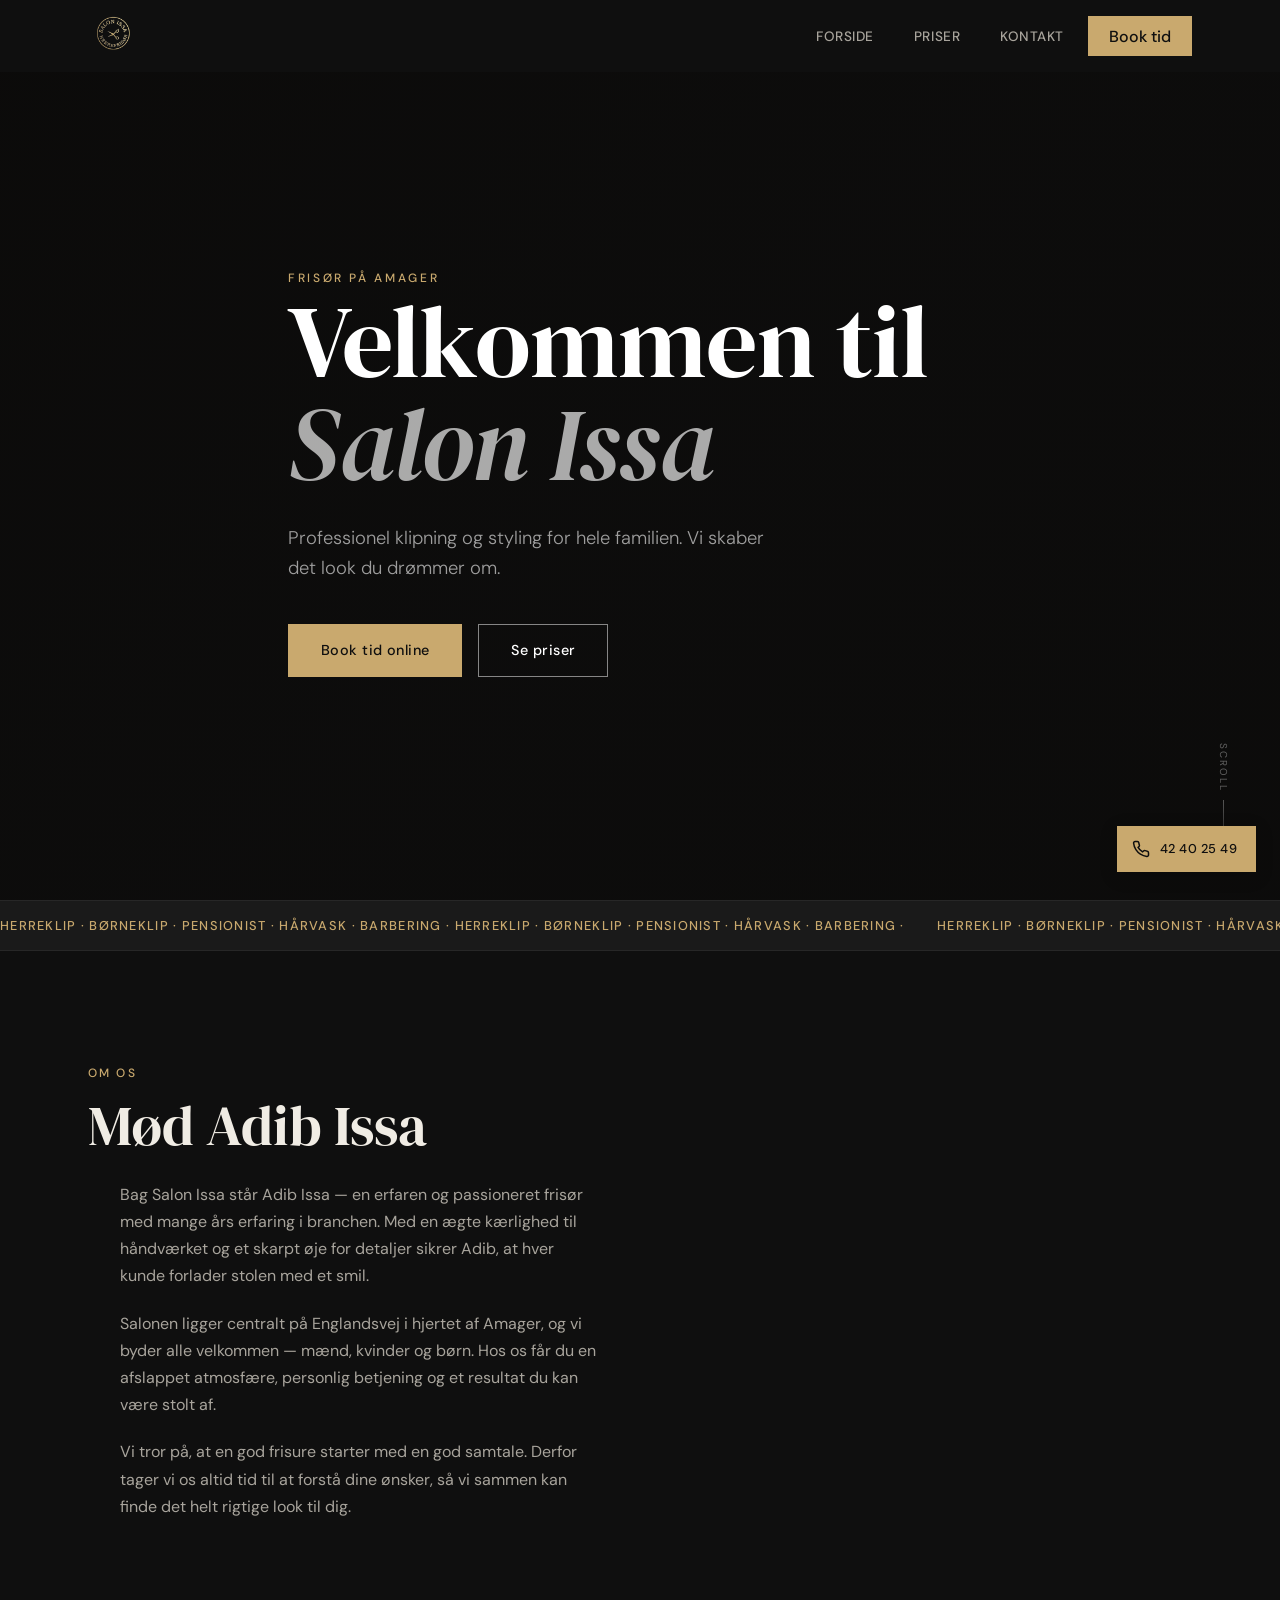
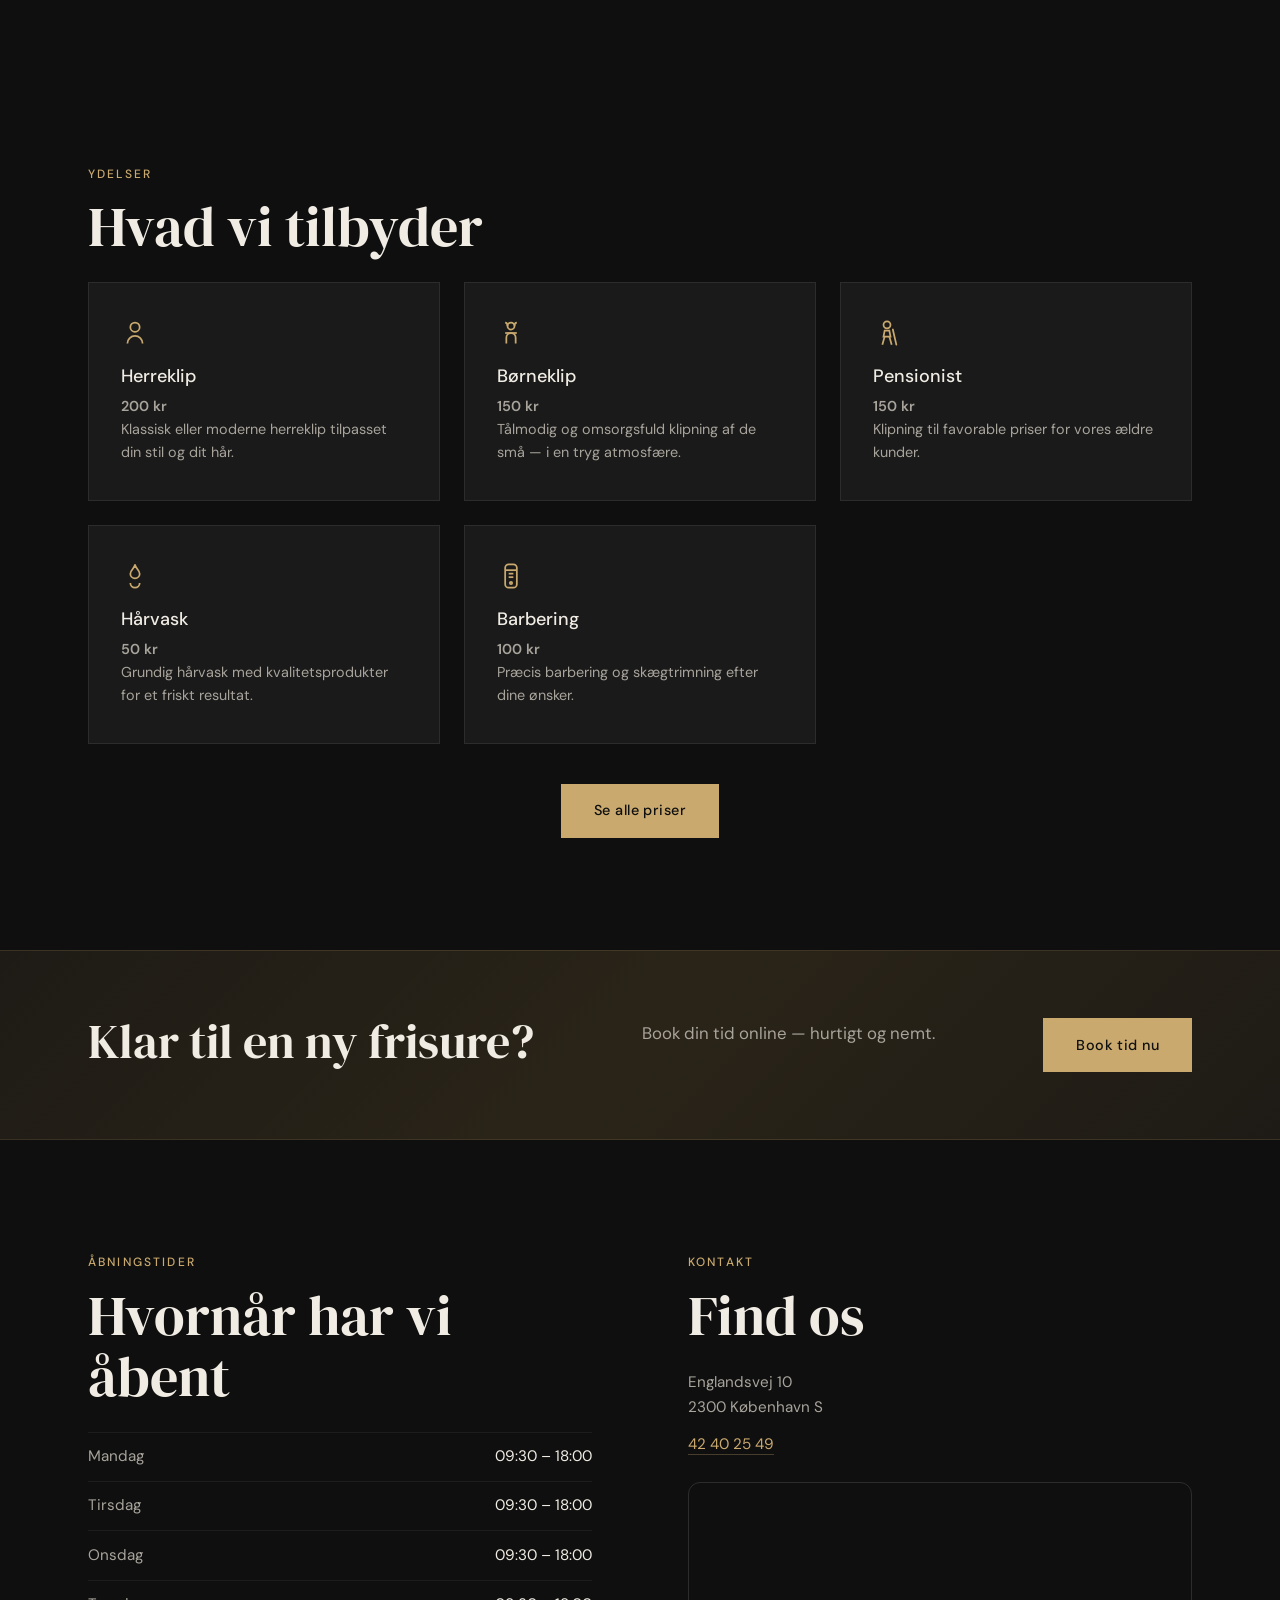
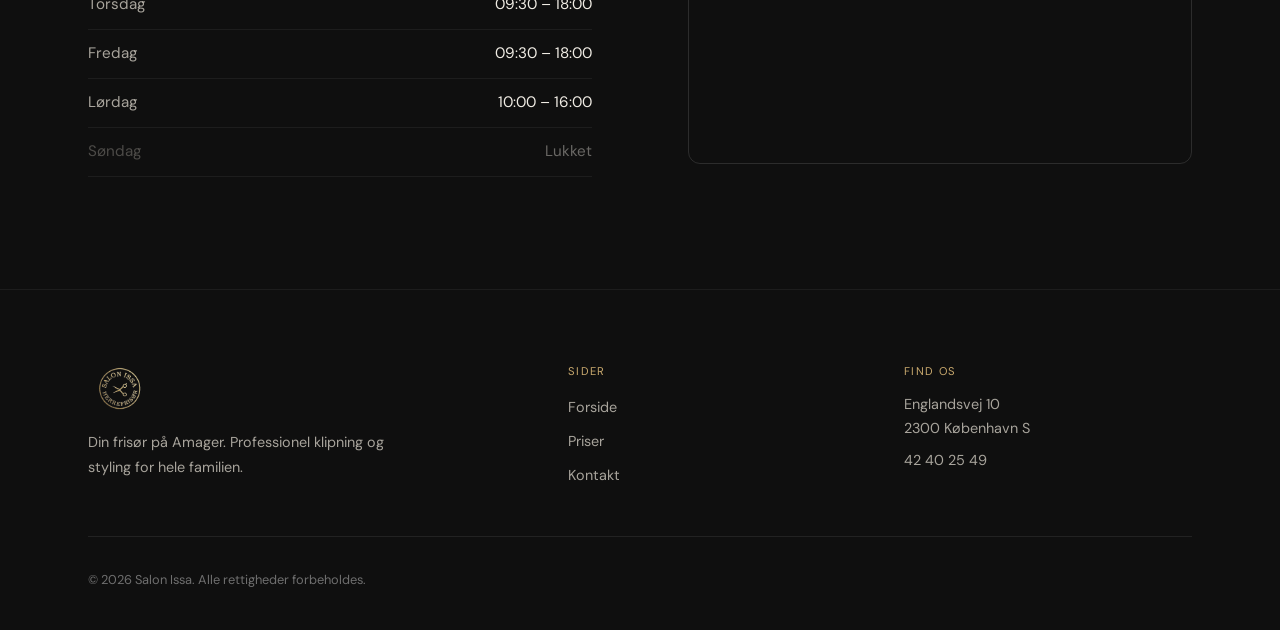
==== index.html @ caa42355 "Tilføj HSTS header, ret canonical URLs til www.salonissa.dk, opdater sitemap" ====
<!DOCTYPE html>
<html lang="da">
<head>
  <meta charset="UTF-8">
  <meta name="viewport" content="width=device-width, initial-scale=1.0">
  <title>Salon Issa — Din frisør på Amager</title>
  <meta name="description" content="Salon Issa er din frisør på Amager. Professionel klipning og styling for hele familien. Besøg os på Englandsvej 10, 2300 København S.">
  <meta name="robots" content="index, follow">
  <link rel="canonical" href="https://www.salonissa.dk/">

  <!-- Open Graph -->
  <meta property="og:title" content="Salon Issa — Din frisør på Amager">
  <meta property="og:description" content="Professionel klipning og styling for hele familien. Besøg os på Englandsvej 10, 2300 København S.">
  <meta property="og:type" content="website">
  <meta property="og:url" content="https://www.salonissa.dk/">
  <meta property="og:locale" content="da_DK">
  <meta property="og:site_name" content="Salon Issa">

  <!-- Fonts -->
  <link rel="preconnect" href="https://fonts.googleapis.com">
  <link rel="preconnect" href="https://fonts.gstatic.com" crossorigin>
  <link href="https://fonts.googleapis.com/css2?family=DM+Sans:ital,opsz,wght@0,9..40,300;0,9..40,400;0,9..40,500;0,9..40,700;1,9..40,400&family=DM+Serif+Display&display=swap" rel="stylesheet">

  <!-- CSS -->
  <link rel="stylesheet" href="css/style.css?v=6">


  <!-- JSON-LD Structured Data -->
  <script type="application/ld+json">
  {
    "@context": "https://schema.org",
    "@type": "HairSalon",
    "name": "Salon Issa",
    "description": "Professionel klipning og styling for hele familien. Din frisør på Amager.",
    "url": "https://www.salonissa.dk/",
    "telephone": "+4542402549",
    "priceRange": "$$",
    "currenciesAccepted": "DKK",
    "address": {
      "@type": "PostalAddress",
      "streetAddress": "Englandsvej 10",
      "addressLocality": "København S",
      "postalCode": "2300",
      "addressCountry": "DK"
    },
    "geo": {
      "@type": "GeoCoordinates",
      "latitude": 55.6576516,
      "longitude": 12.6061107
    },
    "openingHoursSpecification": [
      {
        "@type": "OpeningHoursSpecification",
        "dayOfWeek": "Monday",
        "opens": "09:30",
        "closes": "18:00"
      },
      {
        "@type": "OpeningHoursSpecification",
        "dayOfWeek": "Tuesday",
        "opens": "09:30",
        "closes": "18:00"
      },
      {
        "@type": "OpeningHoursSpecification",
        "dayOfWeek": "Wednesday",
        "opens": "09:30",
        "closes": "18:00"
      },
      {
        "@type": "OpeningHoursSpecification",
        "dayOfWeek": "Thursday",
        "opens": "09:30",
        "closes": "18:00"
      },
      {
        "@type": "OpeningHoursSpecification",
        "dayOfWeek": "Friday",
        "opens": "09:30",
        "closes": "18:00"
      },
      {
        "@type": "OpeningHoursSpecification",
        "dayOfWeek": "Saturday",
        "opens": "10:00",
        "closes": "16:00"
      }
    ],
    "sameAs": [
      "https://www.salonissa.dk/"
    ],
    "founder": {
      "@type": "Person",
      "name": "Adib Issa"
    }
  }
  </script>
</head>
<body>

  <!-- ============ NAV ============ -->
  <header class="nav" id="nav">
    <div class="nav__inner container">
      <a href="index.html" class="nav__logo">
        <img src="images/logo.png" alt="Salon Issa" style="height:48px;width:auto;">
      </a>
      <ul class="nav__links">
        <li><a href="index.html">Forside</a></li>
        <li><a href="priser.html">Priser</a></li>
        <li><a href="kontakt.html">Kontakt</a></li>
        <li><a href="https://api.leadconnectorhq.com/widget/booking/WOASwSYP6bgsuw20f8Hr" target="_blank" class="nav__cta">Book tid</a></li>
      </ul>
      <button class="nav__burger" aria-label="Menu" aria-expanded="false">
        <span></span><span></span><span></span>
      </button>
    </div>
  </header>

  <nav class="nav__mobile">
    <a href="index.html">Forside</a>
    <a href="priser.html">Priser</a>
    <a href="kontakt.html">Kontakt</a>
    <a href="https://api.leadconnectorhq.com/widget/booking/WOASwSYP6bgsuw20f8Hr" target="_blank" class="nav__cta">Book tid</a>
  </nav>

  <!-- ============ HERO ============ -->
  <section class="hero">
    <div class="hero__bg">
      <video autoplay muted loop playsinline>
        <source src="hero.mp4" type="video/mp4">
      </video>
    </div>
    <div class="hero__overlay"></div>
    <div class="hero__content container">
      <span class="hero__eyebrow">FRISØR PÅ AMAGER</span>
      <h1 class="hero__headline">Velkommen til<br><em>Salon Issa</em></h1>
      <p class="hero__sub">Professionel klipning og styling for hele familien. Vi skaber det look du drømmer om.</p>
      <div class="hero__actions">
        <a href="https://api.leadconnectorhq.com/widget/booking/WOASwSYP6bgsuw20f8Hr" target="_blank" class="btn btn--primary">Book tid online</a>
        <a href="priser.html" class="btn btn--ghost">Se priser</a>
      </div>
    </div>
    <div class="hero__scroll-hint" aria-hidden="true">
      <span>Scroll</span>
      <div class="hero__scroll-line"></div>
    </div>
  </section>

  <!-- ============ MARQUEE ============ -->
  <div class="marquee" aria-hidden="true">
    <div class="marquee__track">
      <span>Herreklip &middot; Børneklip &middot; Pensionist &middot; Hårvask &middot; Barbering &middot; Herreklip &middot; Børneklip &middot; Pensionist &middot; Hårvask &middot; Barbering &middot;&nbsp;</span>
      <span>Herreklip &middot; Børneklip &middot; Pensionist &middot; Hårvask &middot; Barbering &middot; Herreklip &middot; Børneklip &middot; Pensionist &middot; Hårvask &middot; Barbering &middot;&nbsp;</span>
    </div>
  </div>

  <!-- ============ OM OS ============ -->
  <section class="about reveal" id="om">
    <div class="about__inner container">
      <span class="section__eyebrow">OM OS</span>
      <h2 class="section__title">Mød Adib Issa</h2>
      <div class="about__text">
        <p>Bag Salon Issa står Adib Issa — en erfaren og passioneret frisør med mange års erfaring i branchen. Med en ægte kærlighed til håndværket og et skarpt øje for detaljer sikrer Adib, at hver kunde forlader stolen med et smil.</p>
        <p>Salonen ligger centralt på Englandsvej i hjertet af Amager, og vi byder alle velkommen — mænd, kvinder og børn. Hos os får du en afslappet atmosfære, personlig betjening og et resultat du kan være stolt af.</p>
        <p>Vi tror på, at en god frisure starter med en god samtale. Derfor tager vi os altid tid til at forstå dine ønsker, så vi sammen kan finde det helt rigtige look til dig.</p>
      </div>
    </div>
  </section>

  <!-- ============ YDELSER ============ -->
  <section class="services reveal" id="ydelser">
    <div class="services__inner container">
      <span class="section__eyebrow">YDELSER</span>
      <h2 class="section__title">Hvad vi tilbyder</h2>
      <div class="services__grid">
        <a href="priser.html" class="service-card" style="text-decoration:none;color:inherit;display:block;">
          <div class="service-card__icon">
            <svg width="28" height="28" viewBox="0 0 24 24" fill="none" stroke="currentColor" stroke-width="1.5"><circle cx="12" cy="7" r="4"/><path d="M5.5 21a6.5 6.5 0 0113 0"/></svg>
          </div>
          <h3 class="service-card__title">Herreklip</h3>
          <p class="service-card__price">200 kr</p>
          <p class="service-card__desc">Klassisk eller moderne herreklip tilpasset din stil og dit hår.</p>
        </a>
        <a href="priser.html" class="service-card" style="text-decoration:none;color:inherit;display:block;">
          <div class="service-card__icon">
            <svg width="28" height="28" viewBox="0 0 24 24" fill="none" stroke="currentColor" stroke-width="1.5"><circle cx="12" cy="6" r="3"/><path d="M9 6c0-1.5-.5-3-2-3M15 6c0-1.5.5-3 2-3"/><path d="M8 21v-5a4 4 0 018 0v5"/><path d="M7 12h10"/></svg>
          </div>
          <h3 class="service-card__title">Børneklip</h3>
          <p class="service-card__price">150 kr</p>
          <p class="service-card__desc">Tålmodig og omsorgsfuld klipning af de små — i en tryg atmosfære.</p>
        </a>
        <a href="priser.html" class="service-card" style="text-decoration:none;color:inherit;display:block;">
          <div class="service-card__icon">
            <svg width="28" height="28" viewBox="0 0 24 24" fill="none" stroke="currentColor" stroke-width="1.5"><circle cx="12" cy="5" r="3"/><path d="M10 10h4l1 5h-6l1-5z"/><path d="M10 15l-2 7"/><path d="M14 15l2 7"/><path d="M17 9l3 13" stroke-linecap="round"/></svg>
          </div>
          <h3 class="service-card__title">Pensionist</h3>
          <p class="service-card__price">150 kr</p>
          <p class="service-card__desc">Klipning til favorable priser for vores ældre kunder.</p>
        </a>
        <a href="priser.html" class="service-card" style="text-decoration:none;color:inherit;display:block;">
          <div class="service-card__icon">
            <svg width="28" height="28" viewBox="0 0 24 24" fill="none" stroke="currentColor" stroke-width="1.5"><path d="M12 2c0 3-4 5-4 8a4 4 0 008 0c0-3-4-5-4-8z"/><path d="M8 18c0 2.2 1.8 4 4 4s4-1.8 4-4"/></svg>
          </div>
          <h3 class="service-card__title">Hårvask</h3>
          <p class="service-card__price">50 kr</p>
          <p class="service-card__desc">Grundig hårvask med kvalitetsprodukter for et friskt resultat.</p>
        </a>
        <a href="priser.html" class="service-card" style="text-decoration:none;color:inherit;display:block;">
          <div class="service-card__icon">
            <svg width="28" height="28" viewBox="0 0 24 24" fill="none" stroke="currentColor" stroke-width="1.5"><rect x="7" y="2" width="10" height="20" rx="3"/><line x1="7" y1="7" x2="17" y2="7"/><line x1="10" y1="10" x2="14" y2="10"/><line x1="10" y1="13" x2="14" y2="13"/><circle cx="12" cy="18" r="1"/></svg>
          </div>
          <h3 class="service-card__title">Barbering</h3>
          <p class="service-card__price">100 kr</p>
          <p class="service-card__desc">Præcis barbering og skægtrimning efter dine ønsker.</p>
        </a>
      </div>
      <div style="text-align:center;margin-top:2.5rem;">
        <a href="priser.html" class="btn btn--primary">Se alle priser</a>
      </div>
    </div>
  </section>

  <!-- ============ CTA BANNER ============ -->
  <section class="cta-banner reveal">
    <div class="cta-banner__inner container">
      <h2 class="cta-banner__title">Klar til en ny frisure?</h2>
      <p class="cta-banner__sub">Book din tid online — hurtigt og nemt.</p>
      <a href="https://api.leadconnectorhq.com/widget/booking/WOASwSYP6bgsuw20f8Hr" target="_blank" class="btn btn--primary">Book tid nu</a>
    </div>
  </section>

  <!-- ============ ÅBNINGSTIDER + KONTAKT ============ -->
  <section class="hours reveal" id="aabent">
    <div class="hours__inner container">
      <div class="hours__block">
        <span class="section__eyebrow">ÅBNINGSTIDER</span>
        <h2 class="section__title">Hvornår har vi åbent</h2>
        <table class="hours__table">
          <tbody>
            <tr><td>Mandag</td><td>09:30 – 18:00</td></tr>
            <tr><td>Tirsdag</td><td>09:30 – 18:00</td></tr>
            <tr><td>Onsdag</td><td>09:30 – 18:00</td></tr>
            <tr><td>Torsdag</td><td>09:30 – 18:00</td></tr>
            <tr><td>Fredag</td><td>09:30 – 18:00</td></tr>
            <tr><td>Lørdag</td><td>10:00 – 16:00</td></tr>
            <tr class="hours__closed"><td>Søndag</td><td>Lukket</td></tr>
          </tbody>
        </table>
      </div>
      <div class="hours__contact">
        <span class="section__eyebrow">KONTAKT</span>
        <h2 class="section__title">Find os</h2>
        <address class="hours__address">
          <p>Englandsvej 10<br>2300 København S</p>
          <p><a href="tel:+4542402549">42 40 25 49</a></p>
        </address>
        <div class="map-embed" style="margin-top:1.5rem">
          <iframe src="https://www.google.com/maps/embed?pb=!1m18!1m12!1m3!1d2250!2d12.6061107!3d55.6576516!2m3!1f0!2f0!3f0!3m2!1i1024!2i768!4f13.1!3m3!1m2!1s0x46525392dee132cd%3A0x246942d51bc2fa74!2sSalon%20Issa!5e0!3m2!1sda!2sdk!4v1" width="100%" height="280" style="border:0" allowfullscreen loading="lazy" referrerpolicy="no-referrer-when-downgrade"></iframe>
        </div>
      </div>
    </div>
  </section>

  <!-- ============ FOOTER ============ -->
  <footer class="footer">
    <div class="footer__inner container">
      <div class="footer__brand">
        <img src="images/logo.png" alt="Salon Issa" style="height:60px;width:auto;margin-bottom:0.5rem;">
        <p>Din frisør på Amager. Professionel klipning og styling for hele familien.</p>
      </div>
      <div class="footer__links">
        <a href="index.html">Forside</a>
        <a href="priser.html">Priser</a>
        <a href="kontakt.html">Kontakt</a>
      </div>
      <div class="footer__payment">
        <span class="footer__payment-label">Find os</span>
        <p style="font-size:0.9rem;color:var(--c-ink-soft);line-height:1.6">Englandsvej 10<br>2300 København S</p>
        <p style="font-size:0.9rem"><a href="tel:+4542402549" style="color:var(--c-ink-soft);transition:color .25s" onmouseover="this.style.color='var(--c-ink)'" onmouseout="this.style.color='var(--c-ink-soft)'">42 40 25 49</a></p>
      </div>
      <p class="footer__copy">&copy; 2026 Salon Issa. Alle rettigheder forbeholdes.</p>
    </div>
  </footer>

  <!-- ============ FABs ============ -->
  <div class="fab-group">
    <a href="tel:+4542402549" class="fab fab--phone">
      <svg width="18" height="18" viewBox="0 0 24 24" fill="none" stroke="currentColor" stroke-width="2"><path d="M22 16.92v3a2 2 0 01-2.18 2 19.79 19.79 0 01-8.63-3.07 19.5 19.5 0 01-6-6 19.79 19.79 0 01-3.07-8.67A2 2 0 014.11 2h3a2 2 0 012 1.72c.127.96.361 1.903.7 2.81a2 2 0 01-.45 2.11L8.09 9.91a16 16 0 006 6l1.27-1.27a2 2 0 012.11-.45c.907.339 1.85.573 2.81.7A2 2 0 0122 16.92z"/></svg>
      <span>42 40 25 49</span>
    </a>
  </div>

  <!-- ============ JS ============ -->
  <script src="js/main.js?v=2" defer></script>
</body>
</html>
---- css/style.css ----
/* ═══════════════════════════════════════════════════════
   Salon Issa – Scandinavian Minimalist Design System
   ═══════════════════════════════════════════════════════ */

/* ── RESET & BASE ── */
*, *::before, *::after { box-sizing: border-box; margin: 0; padding: 0; }

:root {
  /* Colours — Dark Theme */
  --c-bg:        #0f0f0f;
  --c-bg-alt:    #1a1a1a;
  --c-ink:       #f0ece4;
  --c-ink-soft:  #a8a49c;
  --c-border:    rgba(255,255,255,0.1);
  --c-accent:    #c9a96e;
  --c-warm:      #c9a96e;
  --c-warm-soft: #1e1b16;
  --c-white:     #ffffff;

  /* Typography */
  --f-sans:   'DM Sans', system-ui, sans-serif;
  --f-serif:  'DM Serif Display', Georgia, serif;

  /* Spacing */
  --space-xs:  0.5rem;
  --space-sm:  1rem;
  --space-md:  2rem;
  --space-lg:  4rem;
  --space-xl:  7rem;
  --space-2xl: 10rem;

  /* Animation */
  --ease-out:  cubic-bezier(0.16, 1, 0.3, 1);
  --ease-in:   cubic-bezier(0.7, 0, 0.84, 0);
  --dur-fast:  0.25s;
  --dur-mid:   0.5s;
  --dur-slow:  0.8s;

  /* Layout */
  --max-w: 1200px;
  --nav-h: 72px;
}

html {
  scroll-behavior: smooth;
  scroll-padding-top: var(--nav-h);
  background: #0f0f0f;
  margin: 0;
  padding: 0;
}

body {
  font-family: var(--f-sans);
  font-size: 1rem;
  line-height: 1.7;
  color: var(--c-ink);
  background: var(--c-bg);
  overflow-x: hidden;
  -webkit-font-smoothing: antialiased;
}

img, video { display: block; max-width: 100%; }
a { color: inherit; text-decoration: none; }

/* ── HELPERS ── */
.container {
  width: 100%;
  max-width: var(--max-w);
  margin-inline: auto;
  padding-inline: clamp(1.25rem, 5vw, 3rem);
}

.section {
  padding-block: var(--space-xl);
}

.section-label {
  font-size: 0.75rem;
  font-weight: 500;
  letter-spacing: 0.18em;
  text-transform: uppercase;
  color: var(--c-warm);
  margin-bottom: 0.75rem;
}

h1, h2, h3 { line-height: 1.1; }

h2 {
  font-family: var(--f-serif);
  font-size: clamp(2.2rem, 4.5vw, 3.5rem);
  font-weight: 400;
  margin-bottom: 1.5rem;
}
h2 em {
  font-style: italic;
  color: var(--c-ink-soft);
}

h3 {
  font-family: var(--f-sans);
  font-size: 1.125rem;
  font-weight: 500;
  margin-bottom: 0.5rem;
}

/* ── SCROLL REVEAL ── */
.reveal {
  opacity: 0;
  transform: translateY(32px);
  transition: opacity var(--dur-slow) var(--ease-out),
              transform var(--dur-slow) var(--ease-out);
}
.reveal.delay-1 { transition-delay: 0.1s; }
.reveal.delay-2 { transition-delay: 0.2s; }
.reveal.delay-3 { transition-delay: 0.3s; }
.reveal.delay-4 { transition-delay: 0.45s; }
.reveal.in-view {
  opacity: 1;
  transform: translateY(0);
}

/* ── BUTTONS ── */
.btn {
  display: inline-flex;
  align-items: center;
  gap: 0.5rem;
  padding: 0.85rem 2rem;
  font-family: var(--f-sans);
  font-size: 0.9rem;
  font-weight: 500;
  letter-spacing: 0.03em;
  border-radius: 0;
  border: 1.5px solid transparent;
  cursor: pointer;
  transition: background var(--dur-fast) var(--ease-out),
              color var(--dur-fast) var(--ease-out),
              border-color var(--dur-fast) var(--ease-out),
              transform var(--dur-fast) var(--ease-out);
  position: relative;
  overflow: hidden;
}
.btn::after {
  content: '';
  position: absolute;
  inset: 0;
  background: currentColor;
  opacity: 0;
  transition: opacity var(--dur-fast);
}
.btn:hover::after { opacity: 0.06; }
.btn:active { transform: scale(0.98); }

.btn--primary {
  background: var(--c-warm);
  color: #0f0f0f;
  border-color: var(--c-warm);
}
.btn--primary:hover {
  background: #d4b87a;
  border-color: #d4b87a;
}

.btn--ghost {
  background: transparent;
  color: var(--c-white);
  border-color: rgba(255,255,255,0.5);
}
.btn--ghost:hover {
  border-color: var(--c-white);
}

.btn--dark {
  background: var(--c-warm);
  color: #0f0f0f;
  border-color: var(--c-warm);
  font-size: 1rem;
  padding: 1rem 2.25rem;
}
.btn--dark:hover { background: #d4b87a; }

.btn--outline {
  background: transparent;
  color: var(--c-white);
  border-color: rgba(255,255,255,0.3);
  font-size: 1rem;
  padding: 1rem 2.25rem;
}
.btn--outline:hover {
  background: rgba(255,255,255,0.08);
  border-color: var(--c-white);
  color: var(--c-white);
}

/* ════════════════════════════════
   NAVIGATION
════════════════════════════════ */
.nav {
  position: fixed;
  top: 0; left: 0; right: 0;
  width: 100%;
  z-index: 100;
  height: var(--nav-h);
  background: var(--c-bg);
  transition: background var(--dur-mid) var(--ease-out),
              box-shadow var(--dur-mid) var(--ease-out);
}
.nav.scrolled {
  background: rgba(15, 15, 15, 0.96);
  backdrop-filter: blur(12px);
  -webkit-backdrop-filter: blur(12px);
  box-shadow: 0 1px 0 rgba(255,255,255,0.06);
}
.nav__inner {
  display: flex;
  align-items: center;
  justify-content: space-between;
  height: 100%;
}

/* Logo */
.nav__logo {
  display: flex;
  align-items: center;
  gap: 0.75rem;
  text-decoration: none;
}
.nav__logo-img {
  height: 36px;
  width: auto;
  object-fit: contain;
  filter: brightness(0) invert(1);
  transition: filter var(--dur-fast);
}
.nav.scrolled .nav__logo-img { filter: none; }


.nav__links {
  display: flex;
  align-items: center;
  gap: 0.5rem;
  list-style: none !important;
  padding: 0 !important;
  margin: 0 !important;
}
.nav__links li {
  list-style: none !important;
  list-style-type: none !important;
  margin: 0;
  padding: 0;
}
.nav__links li::marker,
.nav__links li::before {
  content: none !important;
  display: none !important;
}
.nav__links a:not(.nav__cta) {
  font-size: 0.85rem;
  font-weight: 500;
  color: var(--c-ink-soft);
  letter-spacing: 0.04em;
  text-transform: uppercase;
  padding: 0.45rem 1rem;
  border-radius: 2rem;
  transition: color var(--dur-fast), background var(--dur-fast);
}
.nav__links a:not(.nav__cta):hover {
  color: var(--c-warm);
  background: rgba(201,169,110,0.1);
}
.nav.scrolled .nav__links a:not(.nav__cta) { color: var(--c-ink-soft); }
.nav.scrolled .nav__links a:not(.nav__cta):hover { color: var(--c-warm); background: rgba(201,169,110,0.1); }

.nav__cta {
  background: var(--c-warm) !important;
  color: #0f0f0f !important;
  padding: 0.55rem 1.25rem;
  font-weight: 500 !important;
  border: 1.5px solid var(--c-warm) !important;
  transition: background var(--dur-fast), border-color var(--dur-fast) !important;
}
.nav.scrolled .nav__cta {
  background: var(--c-warm) !important;
  color: #0f0f0f !important;
  border-color: var(--c-warm) !important;
}
.nav__cta:hover { opacity: 0.85; }

.nav__burger {
  display: none;
  flex-direction: column;
  justify-content: center;
  gap: 5px;
  width: 36px; height: 36px;
  background: none;
  border: none;
  cursor: pointer;
  padding: 4px;
}
.nav__burger span {
  display: block;
  width: 100%; height: 1.5px;
  background: var(--c-white);
  transition: background var(--dur-fast), transform var(--dur-fast), opacity var(--dur-fast);
}
.nav.scrolled .nav__burger span { background: var(--c-white); }
.nav__burger.open span:nth-child(1) { transform: translateY(6.5px) rotate(45deg); }
.nav__burger.open span:nth-child(2) { opacity: 0; }
.nav__burger.open span:nth-child(3) { transform: translateY(-6.5px) rotate(-45deg); }

/* Mobile menu */
.nav__mobile {
  display: none;
  position: fixed;
  inset: var(--nav-h) 0 0 0;
  background: #0f0f0f;
  padding: 2rem;
  flex-direction: column;
  gap: 1.5rem;
  z-index: 99;
}
.nav__mobile.open { display: flex; }
.nav__mobile a {
  font-size: 1.25rem;
  font-family: var(--f-serif);
  color: rgba(255,255,255,0.85);
}
.nav__mobile a:hover { color: var(--c-warm); }

/* ════════════════════════════════
   HERO
════════════════════════════════ */
.hero {
  position: relative;
  min-height: 100svh;
  display: flex;
  align-items: center;
  overflow: hidden;
}

.hero__bg {
  position: absolute;
  inset: 0;
  overflow: hidden;
  background: var(--c-bg, #0a0908);
}
.hero__photo,
.hero__bg video {
  width: 100%;
  height: 100%;
  object-fit: cover;
  object-position: center;
}
.hero__overlay {
  position: absolute;
  inset: 0;
  background: linear-gradient(
    135deg,
    rgba(10,9,8,0.72) 0%,
    rgba(10,9,8,0.45) 50%,
    rgba(10,9,8,0.6) 100%
  );
}

.hero__content {
  position: relative;
  z-index: 2;
  padding-block: calc(var(--nav-h) + 2rem) 4rem;
  max-width: 800px;
}

.hero__eyebrow {
  font-size: 0.75rem;
  font-weight: 500;
  letter-spacing: 0.22em;
  text-transform: uppercase;
  color: var(--c-warm);
  margin-bottom: 1.5rem;
}

.hero__headline {
  font-family: var(--f-serif);
  font-size: clamp(3.5rem, 8vw, 6.5rem);
  font-weight: 400;
  color: var(--c-white);
  line-height: 1.0;
  margin-bottom: 1.75rem;
  letter-spacing: -0.01em;
}
.hero__headline em {
  font-style: italic;
  color: rgba(255,255,255,0.65);
}

.hero__sub {
  font-size: clamp(1rem, 2vw, 1.15rem);
  color: rgba(255,255,255,0.6);
  margin-bottom: 2.5rem;
  max-width: 480px;
  line-height: 1.65;
  font-weight: 300;
}

.hero__actions {
  display: flex;
  gap: 1rem;
  flex-wrap: wrap;
}

.hero__scroll-hint {
  position: absolute;
  bottom: 2.5rem;
  right: clamp(1.25rem, 5vw, 3rem);
  display: flex;
  flex-direction: column;
  align-items: center;
  gap: 0.5rem;
  z-index: 2;
}
.hero__scroll-hint span {
  font-size: 0.625rem;
  letter-spacing: 0.2em;
  text-transform: uppercase;
  color: rgba(255,255,255,0.35);
  writing-mode: vertical-rl;
}
.hero__scroll-line {
  width: 1px;
  height: 60px;
  background: linear-gradient(to bottom, rgba(255,255,255,0.3), transparent);
  animation: scrollPulse 2s ease-in-out infinite;
}
@keyframes scrollPulse {
  0%, 100% { transform: scaleY(1); opacity: 0.5; }
  50%       { transform: scaleY(0.6); opacity: 1; }
}

/* ════════════════════════════════
   MARQUEE
════════════════════════════════ */
.marquee {
  background: var(--c-bg-alt);
  border-block: 1px solid rgba(255,255,255,0.06);
  padding-block: 0.85rem;
  overflow: hidden;
}
.marquee__track {
  display: flex;
  gap: 1.75rem;
  width: max-content;
  animation: marqueeScroll 32s linear infinite;
}
.marquee__track span {
  font-size: 0.8rem;
  font-weight: 500;
  letter-spacing: 0.1em;
  text-transform: uppercase;
  color: var(--c-warm);
  white-space: nowrap;
}
@keyframes marqueeScroll {
  from { transform: translateX(0); }
  to   { transform: translateX(-50%); }
}
.marquee:hover .marquee__track { animation-play-state: paused; }

/* ════════════════════════════════
   ABOUT
════════════════════════════════ */
.about__grid {
  display: grid;
  grid-template-columns: 1fr 1fr;
  gap: 5rem;
  align-items: center;
}

.about__visual { position: relative; }
.about__img-wrap {
  position: relative;
  aspect-ratio: 3/2;
  overflow: hidden;
  border: 1.5px solid rgba(255,255,255,0.08);
  background: linear-gradient(160deg, #1a1a1a 0%, #222 50%, #1a1a1a 100%);
  box-shadow: 0 18px 48px rgba(0,0,0,0.3);
}
.about__img {
  width: 100%;
  height: 100%;
  object-fit: cover;
  object-position: center;
  filter: saturate(1.02);
  transition: transform var(--dur-slow) var(--ease-out);
}
.about__img-wrap:hover .about__img { transform: scale(1.02); }
.about__img-lines {
  position: absolute;
  inset: 0;
  display: flex;
  flex-direction: column;
  justify-content: flex-end;
  padding: 2rem;
  gap: 0.6rem;
  pointer-events: none;
  background: linear-gradient(180deg, rgba(0,0,0,0) 0%, rgba(0,0,0,0.18) 60%, rgba(0,0,0,0.32) 100%);
}
.about__img-lines .line {
  height: 1px;
  background: rgba(255,255,255,0.25);
}
.about__img-lines .line:nth-child(1) { width: 70%; }
.about__img-lines .line:nth-child(2) { width: 90%; }
.about__img-lines .line:nth-child(3) { width: 50%; }

.about__tag {
  position: absolute;
  bottom: -1.25rem;
  right: -1.25rem;
  background: var(--c-warm);
  color: #0f0f0f;
  font-size: 0.75rem;
  font-weight: 500;
  letter-spacing: 0.15em;
  text-transform: uppercase;
  padding: 1rem 1.5rem;
}

.about__img-wrap::before {
  content: '';
  position: absolute;
  top: -1.25rem; left: -1.25rem;
  width: 80px; height: 80px;
  border-left: 1.5px solid var(--c-warm);
  border-top: 1.5px solid var(--c-warm);
  z-index: 1;
}

.about__text {
  padding-left: 2rem;
}
.about__text p {
  color: var(--c-ink-soft);
  margin-bottom: 1.25rem;
  max-width: 480px;
}

/* ════════════════════════════════
   TEAM
════════════════════════════════ */
.team {
  background: var(--c-bg-alt);
  border-block: 1px solid rgba(255,255,255,0.06);
}

.team__header {
  display: flex;
  align-items: flex-end;
  justify-content: space-between;
  gap: 2rem;
  flex-wrap: wrap;
  margin-bottom: 3.5rem;
}

.team__intro {
  max-width: 400px;
  color: var(--c-ink-soft);
  font-size: 1rem;
  line-height: 1.65;
}

.team__grid {
  display: grid;
  grid-template-columns: repeat(4, 1fr);
  gap: 1.5rem;
}

.team-card {
  position: relative;
  overflow: hidden;
  background: var(--c-bg);
  border: 1px solid rgba(255,255,255,0.08);
  box-shadow: 0 8px 24px rgba(0,0,0,0.2);
  transition: transform var(--dur-mid) var(--ease-out),
              box-shadow var(--dur-mid) var(--ease-out);
}
.team-card:hover {
  transform: translateY(-4px);
  box-shadow: 0 18px 40px rgba(0,0,0,0.35);
}

.team-card__photo-wrap {
  position: relative;
  aspect-ratio: 3/4;
  overflow: hidden;
  background: var(--c-bg-alt);
}
.team-card__photo {
  width: 100%;
  height: 100%;
  object-fit: cover;
  object-position: top center;
  transition: transform var(--dur-slow) var(--ease-out);
}
.team-card:hover .team-card__photo { transform: scale(1.03); }
.team-card__photo-wrap::after {
  content: '';
  position: absolute;
  inset: 0;
  background: linear-gradient(180deg, transparent 50%, rgba(0,0,0,0.22) 100%);
}

.team-card__info {
  padding: 1.25rem 1.5rem;
  background: var(--c-bg);
  border-top: 1px solid rgba(255,255,255,0.08);
}
.team-card__info h3 {
  font-size: 1rem;
  font-weight: 500;
  margin-bottom: 0.25rem;
}
.team-card__role {
  font-size: 0.75rem;
  font-weight: 500;
  letter-spacing: 0.12em;
  text-transform: uppercase;
  color: var(--c-warm);
}

/* ════════════════════════════════
   SERVICES
════════════════════════════════ */
.services {
  background: var(--c-bg);
}

.services__header {
  margin-bottom: 3.5rem;
}

.services__grid {
  display: grid;
  grid-template-columns: repeat(3, 1fr);
  gap: 1.5rem;
}

.service-card {
  background: var(--c-bg-alt);
  border: 1.5px solid rgba(255,255,255,0.08);
  padding: 2.25rem 2rem;
  transition: background var(--dur-fast) var(--ease-out),
              transform var(--dur-fast) var(--ease-out),
              border-color var(--dur-fast) var(--ease-out);
  cursor: default;
  position: relative;
  overflow: hidden;
}
.service-card::after {
  content: '';
  position: absolute;
  bottom: 0; left: 0;
  width: 100%; height: 2px;
  background: var(--c-warm);
  transform: scaleX(0);
  transform-origin: left;
  transition: transform var(--dur-mid) var(--ease-out);
}
.service-card:hover { background: #222; border-color: rgba(201,169,110,0.3); }
.service-card:hover::after { transform: scaleX(1); }

.service-card__icon {
  font-size: 1.5rem;
  margin-bottom: 1rem;
  color: var(--c-warm);
  display: block;
  line-height: 1;
}
.service-card h3 { margin-bottom: 0.5rem; }
.service-card p {
  font-size: 0.9rem;
  color: var(--c-ink-soft);
  margin-bottom: 0;
  line-height: 1.6;
}

.services__footer {
  display: flex;
  align-items: center;
  justify-content: space-between;
  margin-top: 2.5rem;
  padding-top: 2rem;
  border-top: 1px solid var(--c-border);
  flex-wrap: wrap;
  gap: 1rem;
}
.services__footer p {
  font-size: 0.875rem;
  color: var(--c-ink-soft);
}

/* ════════════════════════════════
   GALLERY CAROUSEL
════════════════════════════════ */
.gallery {
  background: var(--c-bg-alt);
  border-block: 1px solid rgba(255,255,255,0.06);
}

.gallery__header {
  display: flex;
  align-items: flex-end;
  justify-content: space-between;
  gap: 2rem;
  flex-wrap: wrap;
  margin-bottom: 2.5rem;
}

.gallery__carousel {
  position: relative;
  overflow: hidden;
}

.gallery__track {
  display: flex;
  gap: 1.5rem;
  transition: transform 0.5s var(--ease-out);
  will-change: transform;
}

.gallery__slide {
  flex: 0 0 calc((100% - 3rem) / 3);
  min-width: 0;
}

.gallery__img {
  width: 100%;
  aspect-ratio: 3/4;
  object-fit: cover;
  object-position: center center;
  display: block;
  background: var(--c-bg-alt);
}

.gallery__btn {
  position: absolute;
  top: 50%;
  transform: translateY(-50%);
  width: 48px; height: 48px;
  background: rgba(201,169,110,0.9);
  color: #0f0f0f;
  border: none;
  cursor: pointer;
  font-size: 1.1rem;
  display: flex;
  align-items: center;
  justify-content: center;
  z-index: 2;
  transition: background var(--dur-fast), transform var(--dur-fast);
}
.gallery__btn:hover { background: var(--c-warm); }
.gallery__btn:active { transform: translateY(-50%) scale(0.95); }
.gallery__btn--prev { left: 1rem; }
.gallery__btn--next { right: 1rem; }

.gallery__dots {
  display: flex;
  justify-content: center;
  gap: 0.5rem;
  margin-top: 1.5rem;
}
.gallery__dots .dot {
  width: 6px; height: 6px;
  border-radius: 50%;
  background: var(--c-border);
  border: none;
  padding: 0;
  cursor: pointer;
  transition: background var(--dur-fast), transform var(--dur-fast);
}
.gallery__dots .dot.active {
  background: var(--c-warm);
  transform: scale(1.4);
}

/* ════════════════════════════════
   GOOGLE ANMELDELSER
════════════════════════════════ */
.reviews {
  background: var(--c-bg);
}

.reviews__header {
  display: flex;
  align-items: flex-start;
  justify-content: space-between;
  gap: 3rem;
  flex-wrap: wrap;
  margin-bottom: 3.5rem;
}

.reviews__aggregate {
  text-align: right;
}

.reviews__stars {
  font-size: 1.5rem;
  letter-spacing: 0.05em;
  margin-bottom: 0.5rem;
}
.star { color: var(--c-border); }
.star.filled { color: var(--c-warm); }
.star.half {
  background: linear-gradient(90deg, var(--c-warm) 60%, var(--c-border) 60%);
  -webkit-background-clip: text;
  -webkit-text-fill-color: transparent;
  background-clip: text;
}

.reviews__score {
  font-family: var(--f-serif);
  font-size: 2.5rem;
  color: var(--c-ink);
  line-height: 1;
  margin-bottom: 0.25rem;
}
.reviews__score span {
  font-family: var(--f-sans);
  font-size: 0.875rem;
  color: var(--c-ink-soft);
}
.reviews__count {
  font-size: 0.8rem;
  color: var(--c-ink-soft);
  margin-bottom: 0.75rem;
}
.reviews__source {
  font-size: 0.75rem;
  font-weight: 500;
  letter-spacing: 0.06em;
  text-transform: uppercase;
  color: var(--c-warm);
  border-bottom: 1px solid currentColor;
}

.reviews__grid {
  display: grid;
  grid-template-columns: repeat(3, 1fr);
  gap: 1.5rem;
}

.review-card {
  background: var(--c-bg-alt);
  border: 1px solid rgba(255,255,255,0.08);
  padding: 2rem;
  display: flex;
  flex-direction: column;
  gap: 1rem;
  transition: transform var(--dur-fast) var(--ease-out),
              box-shadow var(--dur-fast) var(--ease-out);
}
.review-card:hover {
  transform: translateY(-3px);
  box-shadow: 0 12px 32px rgba(0,0,0,0.3);
}

.review-card__stars {
  color: var(--c-warm);
  font-size: 1rem;
  letter-spacing: 0.08em;
}

.review-card__text {
  font-size: 0.925rem;
  color: var(--c-ink-soft);
  line-height: 1.7;
  flex: 1;
  font-style: italic;
}

.review-card__author {
  display: flex;
  align-items: center;
  gap: 0.75rem;
  padding-top: 1rem;
  border-top: 1px solid var(--c-border);
}
.review-card__avatar {
  width: 36px; height: 36px;
  border-radius: 50%;
  background: rgba(201,169,110,0.15);
  border: 1px solid rgba(201,169,110,0.3);
  display: flex;
  align-items: center;
  justify-content: center;
  font-size: 0.8rem;
  font-weight: 600;
  color: var(--c-warm);
  flex-shrink: 0;
}
.review-card__author strong {
  display: block;
  font-size: 0.875rem;
  font-weight: 500;
  color: var(--c-ink);
}
.review-card__author span {
  font-size: 0.75rem;
  color: var(--c-ink-soft);
}

/* ════════════════════════════════
   FORDELE (PERKS)
════════════════════════════════ */
.perks {
  background: var(--c-bg-alt);
  border-block: 1px solid rgba(255,255,255,0.06);
}

.perks__header {
  margin-bottom: 3.5rem;
}

.perks__grid {
  display: grid;
  grid-template-columns: repeat(4, 1fr);
  gap: 1.5rem;
}

.perk-card {
  background: var(--c-bg);
  border: 1px solid rgba(255,255,255,0.08);
  padding: 2.25rem 2rem;
  position: relative;
  overflow: hidden;
  transition: transform var(--dur-fast) var(--ease-out),
              box-shadow var(--dur-fast) var(--ease-out);
}
.perk-card::after {
  content: '';
  position: absolute;
  top: 0; left: 0;
  width: 100%; height: 2px;
  background: var(--c-warm);
  transform: scaleX(0);
  transform-origin: left;
  transition: transform var(--dur-mid) var(--ease-out);
}
.perk-card:hover {
  transform: translateY(-3px);
  box-shadow: 0 12px 32px rgba(0,0,0,0.3);
}
.perk-card:hover::after { transform: scaleX(1); }

.perk-card__icon {
  font-size: 1.5rem;
  color: var(--c-warm);
  display: block;
  line-height: 1;
  margin-bottom: 1rem;
}
.perk-card h3 { margin-bottom: 0.5rem; }
.perk-card p {
  font-size: 0.9rem;
  color: var(--c-ink-soft);
  line-height: 1.6;
  margin-bottom: 0;
}

@media (max-width: 900px) {
  .perks__grid { grid-template-columns: repeat(2, 1fr); }
}
@media (max-width: 480px) {
  .perks__grid { grid-template-columns: 1fr; }
}

/* ════════════════════════════════
   CTA BANNER
════════════════════════════════ */
.cta-banner {
  background: linear-gradient(135deg, #1e1b16 0%, #2a2418 50%, #1e1b16 100%);
  padding-block: var(--space-lg);
  border-block: 1px solid rgba(201,169,110,0.15);
}
.cta-banner__inner {
  display: flex;
  align-items: center;
  justify-content: space-between;
  gap: 2rem;
  flex-wrap: wrap;
}
.cta-banner__text h2 {
  font-size: clamp(2rem, 4vw, 3rem);
  margin-bottom: 0.5rem;
}
.cta-banner__text p {
  color: var(--c-ink-soft);
  font-size: 1.05rem;
}
.cta-banner__actions {
  display: flex;
  gap: 1rem;
  flex-wrap: wrap;
  align-items: center;
}

/* ════════════════════════════════
   INFO (Hours + Contact)
════════════════════════════════ */
.info__grid {
  display: grid;
  grid-template-columns: 1fr 1fr;
  gap: 6rem;
  align-items: start;
}

.hours-list {
  list-style: none;
  margin-bottom: 0.75rem;
}
.hours-list li {
  display: flex;
  justify-content: space-between;
  padding-block: 0.7rem;
  border-bottom: 1px solid var(--c-border);
  font-size: 0.95rem;
}
.hours-list li:first-child { border-top: 1px solid var(--c-border); }
.hours-list .closed { color: var(--c-ink-soft); opacity: 0.5; }

.hours-note {
  font-size: 0.8rem;
  color: var(--c-ink-soft);
  font-style: italic;
}

.contact-details {
  display: flex;
  flex-direction: column;
  gap: 1.25rem;
  margin-bottom: 2rem;
}
.contact-item {
  display: flex;
  gap: 1rem;
  align-items: flex-start;
}
.contact-item__icon {
  font-size: 1.1rem;
  color: var(--c-warm);
  margin-top: 0.1rem;
  flex-shrink: 0;
}
.contact-item strong {
  display: block;
  font-size: 0.75rem;
  font-weight: 600;
  letter-spacing: 0.12em;
  text-transform: uppercase;
  margin-bottom: 0.25rem;
  color: var(--c-ink);
}
.contact-item p {
  font-size: 0.95rem;
  color: var(--c-ink-soft);
  line-height: 1.6;
}
.contact-item a { color: var(--c-warm); border-bottom: 1px solid rgba(201,169,110,0.3); }
.contact-item a:hover { border-color: var(--c-warm); }

/* Social links */
.social-links {
  display: flex;
  gap: 0.75rem;
  flex-wrap: wrap;
  margin-bottom: 2rem;
}
.social-link {
  display: inline-flex;
  align-items: center;
  gap: 0.5rem;
  font-size: 0.8rem;
  font-weight: 500;
  letter-spacing: 0.06em;
  text-transform: uppercase;
  color: var(--c-ink-soft);
  border: 1px solid rgba(255,255,255,0.12);
  padding: 0.5rem 1rem;
  transition: color var(--dur-fast), border-color var(--dur-fast), background var(--dur-fast);
}
.social-link:hover {
  color: var(--c-warm);
  border-color: var(--c-warm);
  background: rgba(201,169,110,0.08);
}

.map-embed {
  overflow: hidden;
  border: 1px solid rgba(255,255,255,0.12);
  border-radius: 0.75rem;
}
.map-embed iframe { display: block; }

/* ════════════════════════════════
   FOOTER
════════════════════════════════ */
.footer {
  background: var(--c-bg);
  color: var(--c-ink-soft);
  padding-block: 4.5rem 2.5rem;
  border-top: 1px solid rgba(255,255,255,0.06);
}
.footer__inner {
  display: grid;
  grid-template-columns: 1.5fr 1fr 1fr;
  align-items: start;
  gap: 3rem;
  row-gap: 2rem;
}
.footer__logo {
  font-family: var(--f-serif);
  font-size: 1.4rem;
  color: var(--c-ink);
  display: block;
  margin-bottom: 0.75rem;
}
.footer__brand p {
  font-size: 0.9rem;
  line-height: 1.7;
  color: var(--c-ink-soft);
  max-width: 320px;
}
.footer__cvr {
  margin-top: 0.5rem;
  font-size: 0.75rem !important;
  opacity: 0.4;
}
.footer__links {
  display: flex;
  flex-direction: column;
  gap: 0.6rem;
  align-items: flex-start;
}
.footer__links::before {
  content: 'SIDER';
  font-size: 0.7rem;
  letter-spacing: 0.12em;
  text-transform: uppercase;
  color: var(--c-warm);
  margin-bottom: 0.25rem;
}
.footer__links a {
  font-size: 0.9rem;
  color: var(--c-ink-soft);
  transition: color var(--dur-fast);
}
.footer__links a:hover { color: var(--c-ink); }

/* Find os */
.footer__payment {
  display: flex;
  flex-direction: column;
  gap: 0.5rem;
  align-items: flex-start;
}
.footer__payment-label {
  font-size: 0.7rem;
  letter-spacing: 0.12em;
  text-transform: uppercase;
  color: var(--c-warm);
  margin-bottom: 0.25rem;
}
.footer__payment-logos {
  display: flex;
  align-items: center;
  gap: 0.75rem;
}
.footer__payment-logos img {
  height: 24px;
  width: auto;
  object-fit: contain;
  filter: brightness(0) invert(1);
  opacity: 0.5;
}

.footer__copy {
  grid-column: 1 / -1;
  font-size: 0.8rem;
  padding-top: 2rem;
  margin-top: 1rem;
  border-top: 1px solid rgba(255,255,255,0.08);
  color: rgba(255,255,255,0.4);
}
.footer__copy a {
  color: rgba(255,255,255,0.5);
  border-bottom: 1px solid rgba(255,255,255,0.15);
  transition: color var(--dur-fast);
}
.footer__copy a:hover { color: var(--c-white); }

/* ════════════════════════════════
   FLYDENDE HURTIGKNAPPER (FAB)
════════════════════════════════ */
.fab-group {
  position: fixed;
  bottom: 1.75rem;
  right: 1.5rem;
  z-index: 200;
  display: flex;
  flex-direction: column;
  gap: 0.6rem;
  align-items: flex-end;
}

.fab {
  display: inline-flex;
  align-items: center;
  gap: 0.6rem;
  padding: 0.7rem 1.1rem 0.7rem 0.9rem;
  font-family: var(--f-sans);
  font-size: 0.8rem;
  font-weight: 500;
  letter-spacing: 0.04em;
  border: none;
  cursor: pointer;
  text-decoration: none;
  box-shadow: 0 4px 18px rgba(0,0,0,0.18);
  transition: transform var(--dur-fast) var(--ease-out),
              box-shadow var(--dur-fast) var(--ease-out),
              opacity var(--dur-fast);
  white-space: nowrap;
}
.fab:hover {
  transform: translateX(-3px);
  box-shadow: 0 8px 28px rgba(0,0,0,0.22);
}
.fab:active { transform: scale(0.97); }

.fab svg { flex-shrink: 0; }

/* Book tid – mørk */
.fab--book {
  background: var(--c-warm);
  color: #0f0f0f;
}
.fab--book:hover { background: #d4b87a; }

/* Telefon – varm */
.fab--phone {
  background: var(--c-warm);
  color: #0f0f0f;
  border: 1.5px solid var(--c-warm);
}
.fab--phone:hover {
  border-color: #d4b87a;
  background: #d4b87a;
}

/* Messenger – blå */
.fab--messenger {
  background: #0084ff;
  color: var(--c-white);
}
.fab--messenger:hover { background: #006de0; }

/* Mobilvisning: skjul tekst, vis kun ikon */
@media (max-width: 480px) {
  .fab {
    padding: 0.8rem;
    border-radius: 50%;
    width: 48px;
    height: 48px;
    justify-content: center;
  }
  .fab span { display: none; }
}

/* ════════════════════════════════
   SERVICE CARD – Læs mere link
════════════════════════════════ */
.service-card__link {
  display: inline-block;
  margin-top: 1rem;
  font-size: 0.8rem;
  font-weight: 500;
  letter-spacing: 0.08em;
  text-transform: uppercase;
  color: var(--c-warm);
  border-bottom: 1px solid currentColor;
  transition: color var(--dur-fast), border-color var(--dur-fast);
}
.service-card__link:hover { color: var(--c-ink); }

/* ════════════════════════════════
   BEHANDLINGSSIDER (ydelser/)
════════════════════════════════ */

/* Breadcrumb */
.breadcrumb {
  background: transparent;
  padding: calc(var(--nav-h) + 0.75rem) 0 0.75rem;
}
.breadcrumb__list {
  list-style: none;
  display: flex;
  gap: 0.5rem;
  align-items: center;
  flex-wrap: wrap;
  font-size: 0.8rem;
  color: var(--c-ink-soft);
}
.breadcrumb__list li + li::before {
  content: '/';
  margin-right: 0.5rem;
  opacity: 0.4;
}
.breadcrumb__list a {
  color: var(--c-ink-soft);
  border-bottom: 1px solid var(--c-border);
  transition: color var(--dur-fast);
}
.breadcrumb__list a:hover { color: var(--c-ink); }
.breadcrumb__list [aria-current="page"] { color: var(--c-ink); font-weight: 500; }

/* Service Hero */
.service-hero {
  background: var(--c-bg);
  padding: var(--space-lg) 0 var(--space-lg);
  position: relative;
  overflow: hidden;
  border-bottom: 1px solid rgba(255,255,255,0.06);
}
.service-hero::before {
  content: '';
  position: absolute;
  inset: 0;
  background: radial-gradient(ellipse at 20% 80%, rgba(201,169,110,0.08) 0%, transparent 60%);
  pointer-events: none;
}
.service-hero__inner {
  position: relative;
  z-index: 1;
  max-width: 720px;
}
.service-hero .section-label { color: var(--c-warm); }
.service-hero h1 {
  font-family: var(--f-serif);
  font-size: clamp(2.4rem, 5vw, 4rem);
  font-weight: 400;
  color: var(--c-white);
  line-height: 1.1;
  margin-bottom: 1.25rem;
}
.service-hero__sub {
  font-size: 1.05rem;
  color: rgba(255,255,255,0.65);
  margin-bottom: 2rem;
  max-width: 520px;
  line-height: 1.65;
}
.service-hero__actions {
  display: flex;
  gap: 1rem;
  flex-wrap: wrap;
}
.service-hero .btn--outline {
  color: var(--c-white);
  border-color: rgba(255,255,255,0.4);
}
.service-hero .btn--outline:hover {
  background: rgba(255,255,255,0.1);
  border-color: var(--c-white);
}

/* Service Content Grid */
.service-content__grid {
  display: grid;
  grid-template-columns: 1fr 340px;
  gap: 4rem;
  align-items: start;
}

.service-text h2 {
  font-family: var(--f-serif);
  font-size: clamp(1.6rem, 3vw, 2.2rem);
  margin-bottom: 1rem;
  margin-top: 2rem;
}
.service-text h2:first-child { margin-top: 0; }
.service-text h3 {
  font-size: 1.05rem;
  font-weight: 600;
  margin-bottom: 0.5rem;
  margin-top: 1.5rem;
  color: var(--c-ink);
}
.service-text p {
  color: var(--c-ink-soft);
  margin-bottom: 1rem;
  line-height: 1.75;
}
.service-text ul {
  margin: 0 0 1rem 1.25rem;
  color: var(--c-ink-soft);
  line-height: 1.75;
}
.service-text ul li { margin-bottom: 0.35rem; }

/* Sidebar */
.service-sidebar { position: sticky; top: calc(var(--nav-h) + 1.5rem); }
.sidebar-box {
  background: var(--c-bg-alt);
  border: 1px solid rgba(255,255,255,0.08);
  padding: 2rem;
  display: flex;
  flex-direction: column;
  gap: 0.75rem;
}
.sidebar-box h3 {
  font-family: var(--f-serif);
  font-size: 1.3rem;
  font-weight: 400;
  margin: 0 0 0.25rem;
}
.sidebar-box > p {
  font-size: 0.875rem;
  color: var(--c-ink-soft);
  margin: 0 0 0.5rem;
}
.sidebar-hours,
.sidebar-address {
  border-top: 1px solid var(--c-border);
  padding-top: 0.75rem;
  font-size: 0.875rem;
}
.sidebar-hours strong,
.sidebar-address strong {
  display: block;
  font-size: 0.7rem;
  font-weight: 600;
  letter-spacing: 0.12em;
  text-transform: uppercase;
  margin-bottom: 0.35rem;
  color: var(--c-ink);
}
.sidebar-hours p,
.sidebar-address p {
  color: var(--c-ink-soft);
  line-height: 1.6;
  margin: 0;
}

/* FAQ */
.faq-list { margin-top: 2.5rem; }
.faq-item {
  border-bottom: 1px solid var(--c-border);
}
.faq-item:first-child { border-top: 1px solid var(--c-border); }
.faq-item summary,
.faq-item > h3 {
  padding: 1.25rem 0;
  font-size: 1rem;
  font-weight: 500;
  cursor: pointer;
  list-style: none;
  display: flex;
  justify-content: space-between;
  align-items: center;
  gap: 1rem;
  color: var(--c-ink);
}
.faq-item summary::after {
  content: '+';
  font-size: 1.25rem;
  font-weight: 300;
  color: var(--c-warm);
  flex-shrink: 0;
  transition: transform var(--dur-fast);
}
.faq-item[open] summary::after { transform: rotate(45deg); }
.faq-item summary::-webkit-details-marker { display: none; }
.faq-item > p,
.faq-item .faq-answer {
  padding: 0 0 1.25rem;
  color: var(--c-ink-soft);
  line-height: 1.75;
  font-size: 0.95rem;
}

/* Related treatments */
.related-grid {
  display: grid;
  grid-template-columns: repeat(3, 1fr);
  gap: 1.5rem;
  margin-top: 2.5rem;
}
.related-card {
  display: flex;
  flex-direction: column;
  gap: 0.5rem;
  padding: 2rem;
  background: var(--c-bg-alt);
  border: 1px solid rgba(255,255,255,0.08);
  text-decoration: none;
  transition: transform var(--dur-fast) var(--ease-out),
              box-shadow var(--dur-fast) var(--ease-out),
              border-color var(--dur-fast);
}
.related-card:hover {
  transform: translateY(-3px);
  box-shadow: 0 10px 28px rgba(0,0,0,0.3);
  border-color: var(--c-warm);
}
.related-card__icon {
  font-size: 1.25rem;
  color: var(--c-warm);
  margin-bottom: 0.25rem;
}
.related-card h3 {
  font-size: 1rem;
  font-weight: 500;
  color: var(--c-ink);
  margin: 0;
}
.related-card p {
  font-size: 0.85rem;
  color: var(--c-ink-soft);
  margin: 0;
  line-height: 1.55;
}
.related-card__arrow {
  margin-top: auto;
  padding-top: 0.75rem;
  font-size: 0.75rem;
  font-weight: 500;
  letter-spacing: 0.08em;
  text-transform: uppercase;
  color: var(--c-warm);
}

/* Responsive behandlingssider */
@media (max-width: 900px) {
  .service-content__grid {
    grid-template-columns: 1fr;
    gap: 2.5rem;
  }
  .service-sidebar { position: static; }
  .related-grid { grid-template-columns: 1fr 1fr; }
}
@media (max-width: 600px) {
  .service-hero__actions { flex-direction: column; }
  .related-grid { grid-template-columns: 1fr; }
}

/* ════════════════════════════════
   RESPONSIVE
════════════════════════════════ */
@media (max-width: 1024px) {
  .team__grid { grid-template-columns: repeat(2, 1fr); }
  .reviews__grid { grid-template-columns: repeat(2, 1fr); }
  .gallery__slide { flex: 0 0 calc((100% - 1.5rem) / 2); }
}

@media (max-width: 900px) {
  .nav__links { display: none; }
  .nav__burger { display: flex; }

  .about__grid {
    grid-template-columns: 1fr;
    gap: 3rem;
  }
  .about__text { padding-left: 0; }
  .about__img-wrap { max-width: 480px; aspect-ratio: 16/10; }

  .team__header { align-items: flex-start; }

  .services__grid { grid-template-columns: 1fr 1fr; }

  .info__grid {
    grid-template-columns: 1fr;
    gap: 3.5rem;
  }

  .cta-banner__inner { flex-direction: column; align-items: flex-start; }

  .gallery__header { align-items: flex-start; }

  .reviews__header { flex-direction: column; }
  .reviews__aggregate { text-align: left; }

  .footer__inner { grid-template-columns: 1fr 1fr; }
  .footer__payment { align-items: flex-start; }
  .footer__links { align-items: flex-start; }
}

@media (max-width: 600px) {
  .services__grid { grid-template-columns: 1fr; }

  .team__grid { grid-template-columns: repeat(2, 1fr); gap: 1rem; }

  .reviews__grid { grid-template-columns: 1fr; }

  .gallery__slide { flex: 0 0 100%; }
  .gallery__btn { width: 40px; height: 40px; font-size: 1rem; }

  .hero__headline {
    font-size: clamp(2.8rem, 11vw, 4rem);
  }

  .hero__actions { flex-direction: column; }
  .hero__actions .btn { text-align: center; justify-content: center; }

  .services__footer { flex-direction: column; align-items: flex-start; }

  .about__tag { right: 0; }

  .footer__inner { grid-template-columns: 1fr; }
  .footer__links { flex-direction: row; flex-wrap: wrap; gap: 1rem; }
  .footer__payment { align-items: flex-start; }

  .cta-banner__actions { flex-direction: column; align-items: flex-start; }
}

/* ════════════════════════════════
   DARK THEME EXTRAS
════════════════════════════════ */
.section__eyebrow {
  font-size: 0.75rem;
  font-weight: 500;
  letter-spacing: 0.18em;
  text-transform: uppercase;
  color: var(--c-warm);
  display: block;
  margin-bottom: 0.75rem;
}

.section__title {
  font-family: var(--f-serif);
  font-size: clamp(2.2rem, 4.5vw, 3.5rem);
  font-weight: 400;
  color: var(--c-ink);
  margin-bottom: 1.5rem;
}

.about {
  padding-block: var(--space-xl);
}

.services {
  padding-block: var(--space-xl);
}

.hours {
  padding-block: var(--space-xl);
}

.hours__table {
  width: 100%;
  border-collapse: collapse;
}
.hours__table td {
  padding: 0.7rem 0;
  border-bottom: 1px solid rgba(255,255,255,0.06);
  font-size: 0.95rem;
  color: var(--c-ink-soft);
}
.hours__table tr:first-child td {
  border-top: 1px solid rgba(255,255,255,0.06);
}
.hours__table td:last-child {
  text-align: right;
  color: var(--c-ink);
}
.hours__closed td {
  opacity: 0.4;
}

.hours__inner {
  display: grid;
  grid-template-columns: 1fr 1fr;
  gap: 6rem;
  align-items: start;
}
@media (max-width: 900px) {
  .hours__inner { grid-template-columns: 1fr; gap: 3.5rem; }
}

.hours__address {
  font-style: normal;
}
.hours__address p {
  color: var(--c-ink-soft);
  margin-bottom: 0.75rem;
  font-size: 0.95rem;
  line-height: 1.65;
}
.hours__address a {
  color: var(--c-warm);
  border-bottom: 1px solid rgba(201,169,110,0.3);
  transition: border-color var(--dur-fast);
}
.hours__address a:hover {
  border-color: var(--c-warm);
}

.service-card__price {
  font-size: 0.85rem;
  font-weight: 600;
  color: var(--c-warm);
  margin-bottom: 0.5rem;
}

/* CTA Banner – centered layout for index */
.cta-banner__title {
  font-family: var(--f-serif);
  font-size: clamp(2rem, 4vw, 3rem);
  color: var(--c-ink);
  margin-bottom: 0.5rem;
}
.cta-banner__sub {
  color: var(--c-ink-soft);
  margin-bottom: 1.5rem;
  font-size: 1.05rem;
}

/* Hours list on kontakt page */
.hours-list ul {
  list-style: none;
  padding: 0;
}
.hours-list li {
  display: flex;
  justify-content: space-between;
  padding-block: 0.7rem;
  border-bottom: 1px solid rgba(255,255,255,0.06);
  font-size: 0.95rem;
  color: var(--c-ink-soft);
}
.hours-list li:first-child {
  border-top: 1px solid rgba(255,255,255,0.06);
}

/* Selection color */
::selection {
  background: rgba(201,169,110,0.3);
  color: var(--c-white);
}
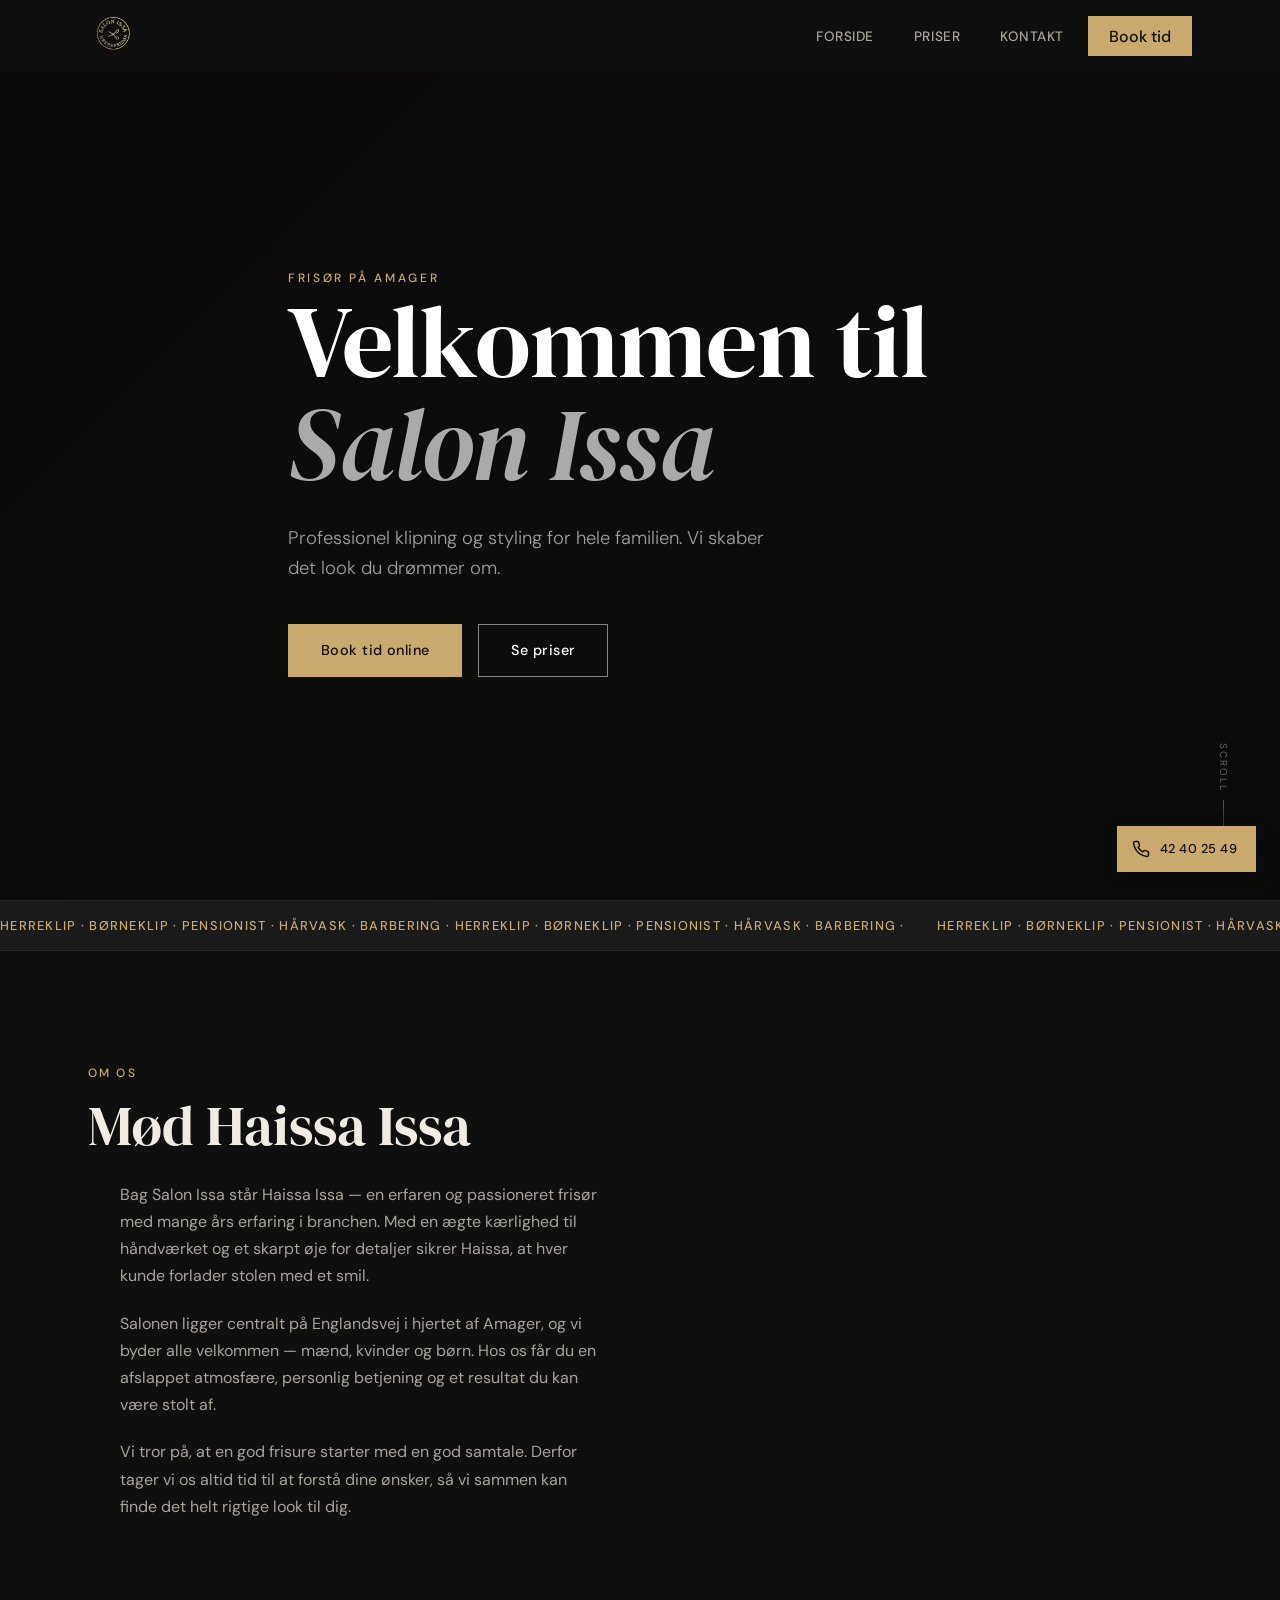
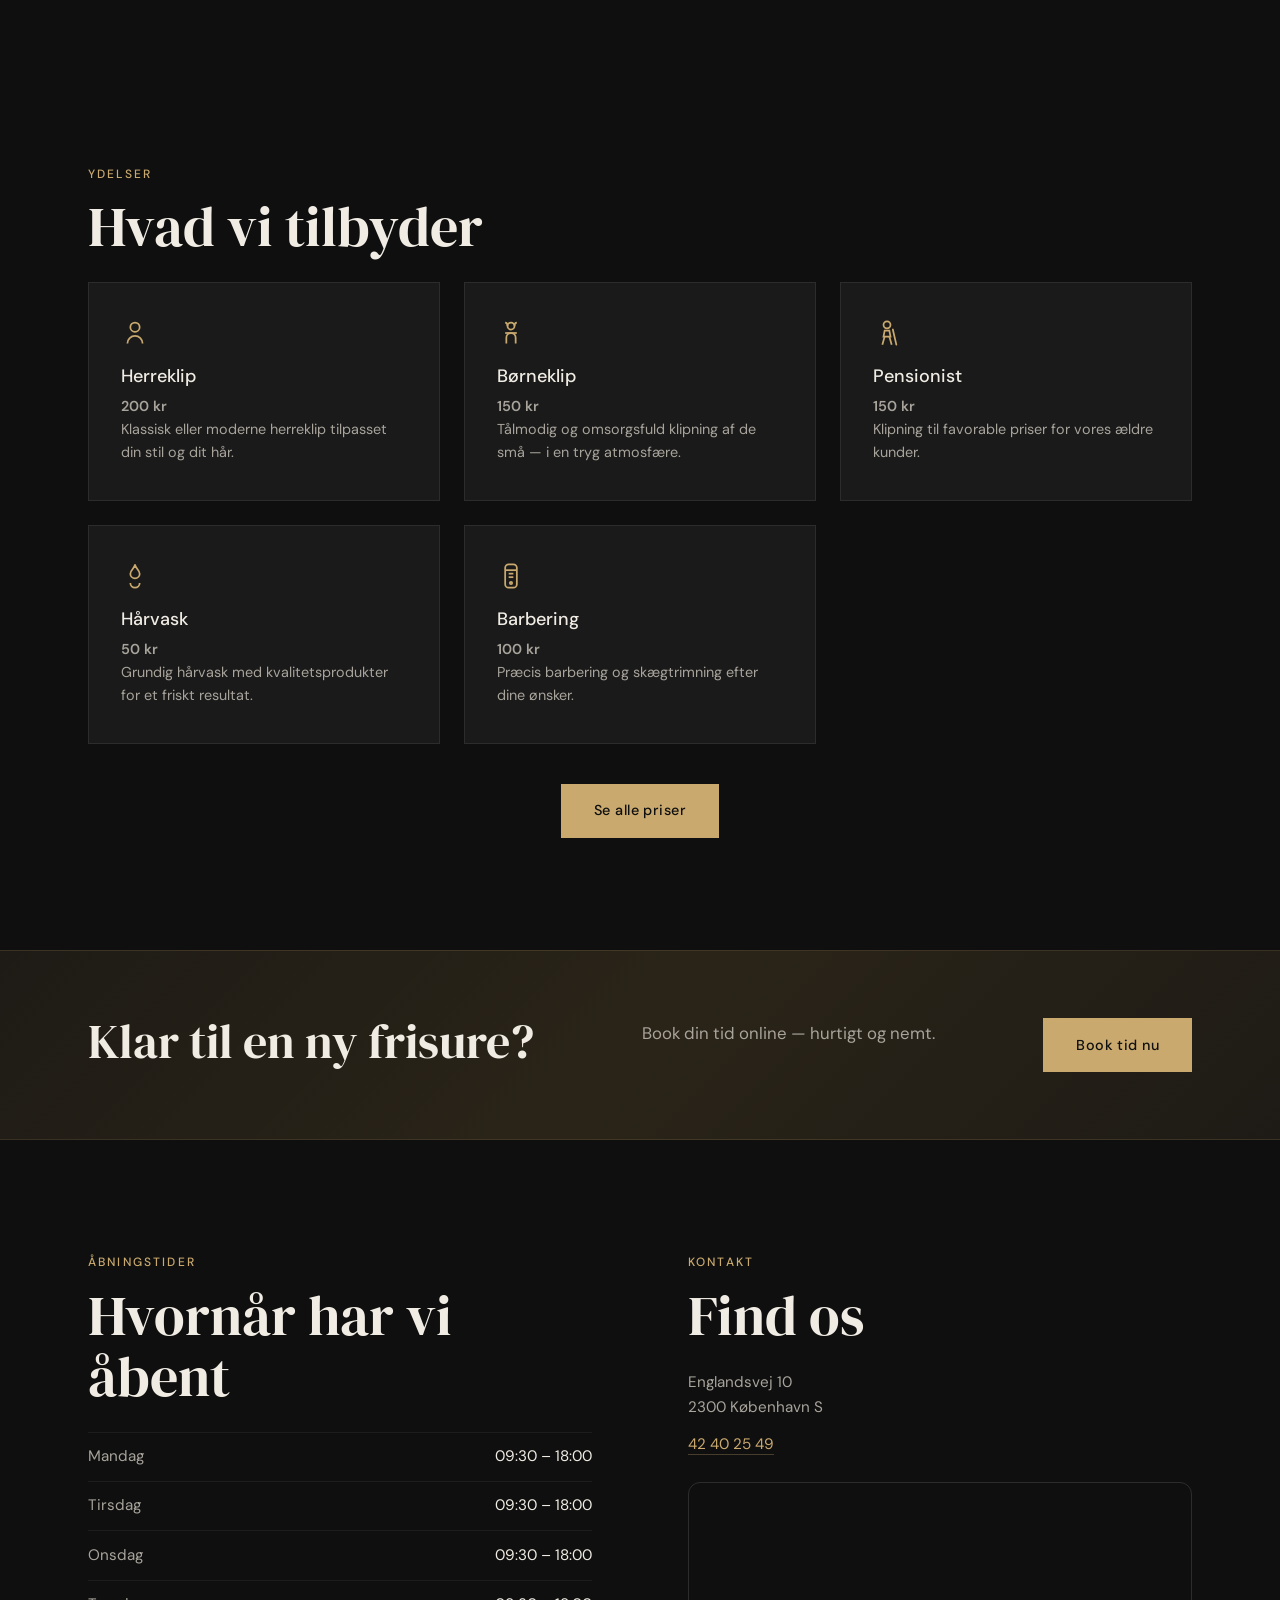
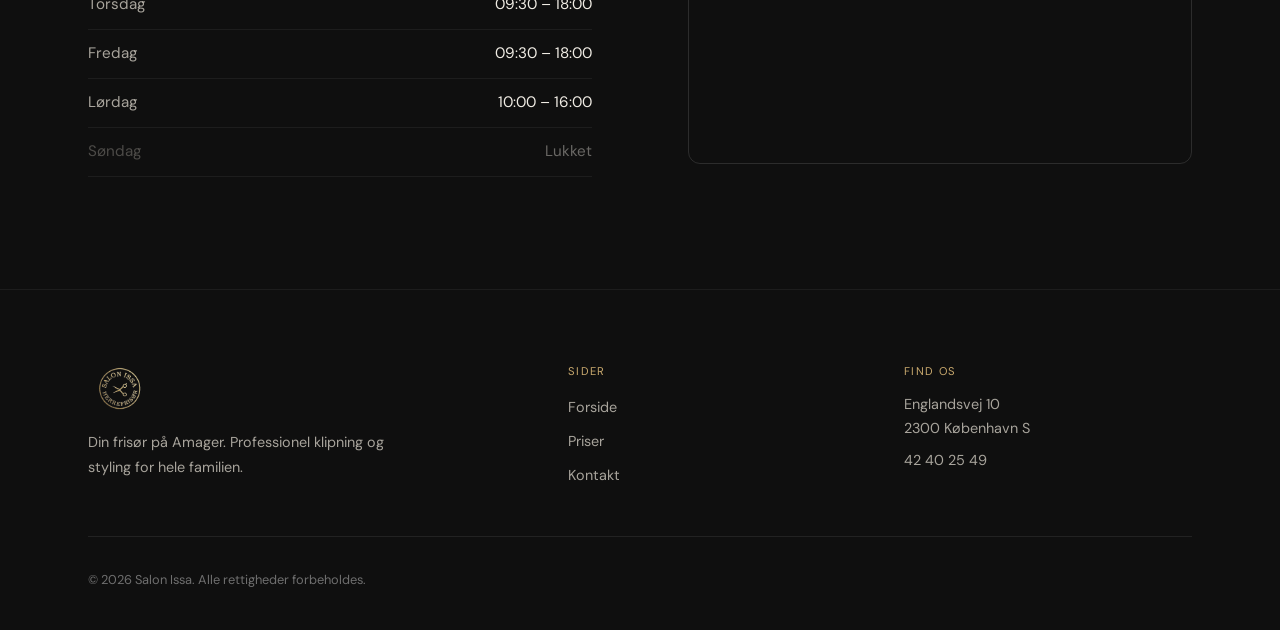
==== commit 39e41ac9: "Ret navn fra Adib til Haissa" ====
--- a/index.html
+++ b/index.html
@@ -91,7 +91,7 @@
     ],
     "founder": {
       "@type": "Person",
-      "name": "Adib Issa"
+      "name": "Haissa Issa"
     }
   }
   </script>
@@ -158,9 +158,9 @@
   <section class="about reveal" id="om">
     <div class="about__inner container">
       <span class="section__eyebrow">OM OS</span>
-      <h2 class="section__title">Mød Adib Issa</h2>
+      <h2 class="section__title">Mød Haissa Issa</h2>
       <div class="about__text">
-        <p>Bag Salon Issa står Adib Issa — en erfaren og passioneret frisør med mange års erfaring i branchen. Med en ægte kærlighed til håndværket og et skarpt øje for detaljer sikrer Adib, at hver kunde forlader stolen med et smil.</p>
+        <p>Bag Salon Issa står Haissa Issa — en erfaren og passioneret frisør med mange års erfaring i branchen. Med en ægte kærlighed til håndværket og et skarpt øje for detaljer sikrer Haissa, at hver kunde forlader stolen med et smil.</p>
         <p>Salonen ligger centralt på Englandsvej i hjertet af Amager, og vi byder alle velkommen — mænd, kvinder og børn. Hos os får du en afslappet atmosfære, personlig betjening og et resultat du kan være stolt af.</p>
         <p>Vi tror på, at en god frisure starter med en god samtale. Derfor tager vi os altid tid til at forstå dine ønsker, så vi sammen kan finde det helt rigtige look til dig.</p>
       </div>
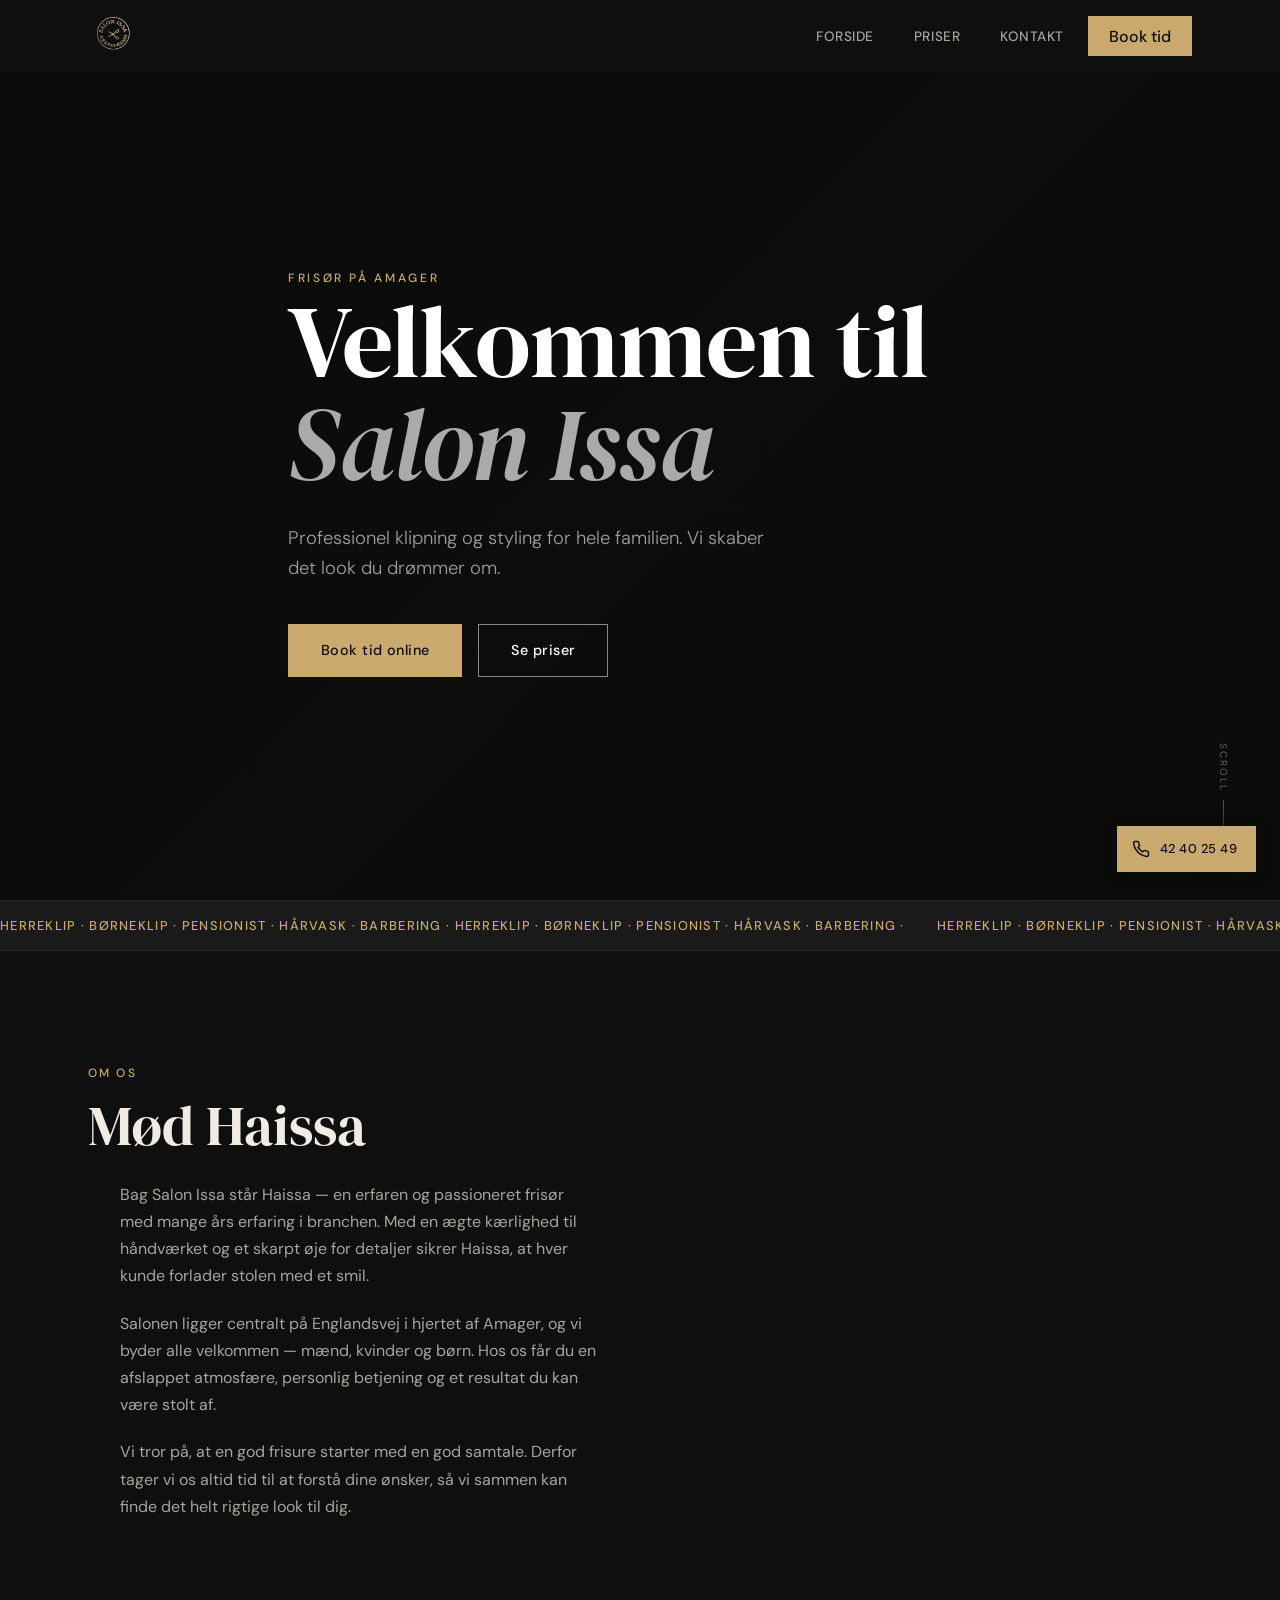
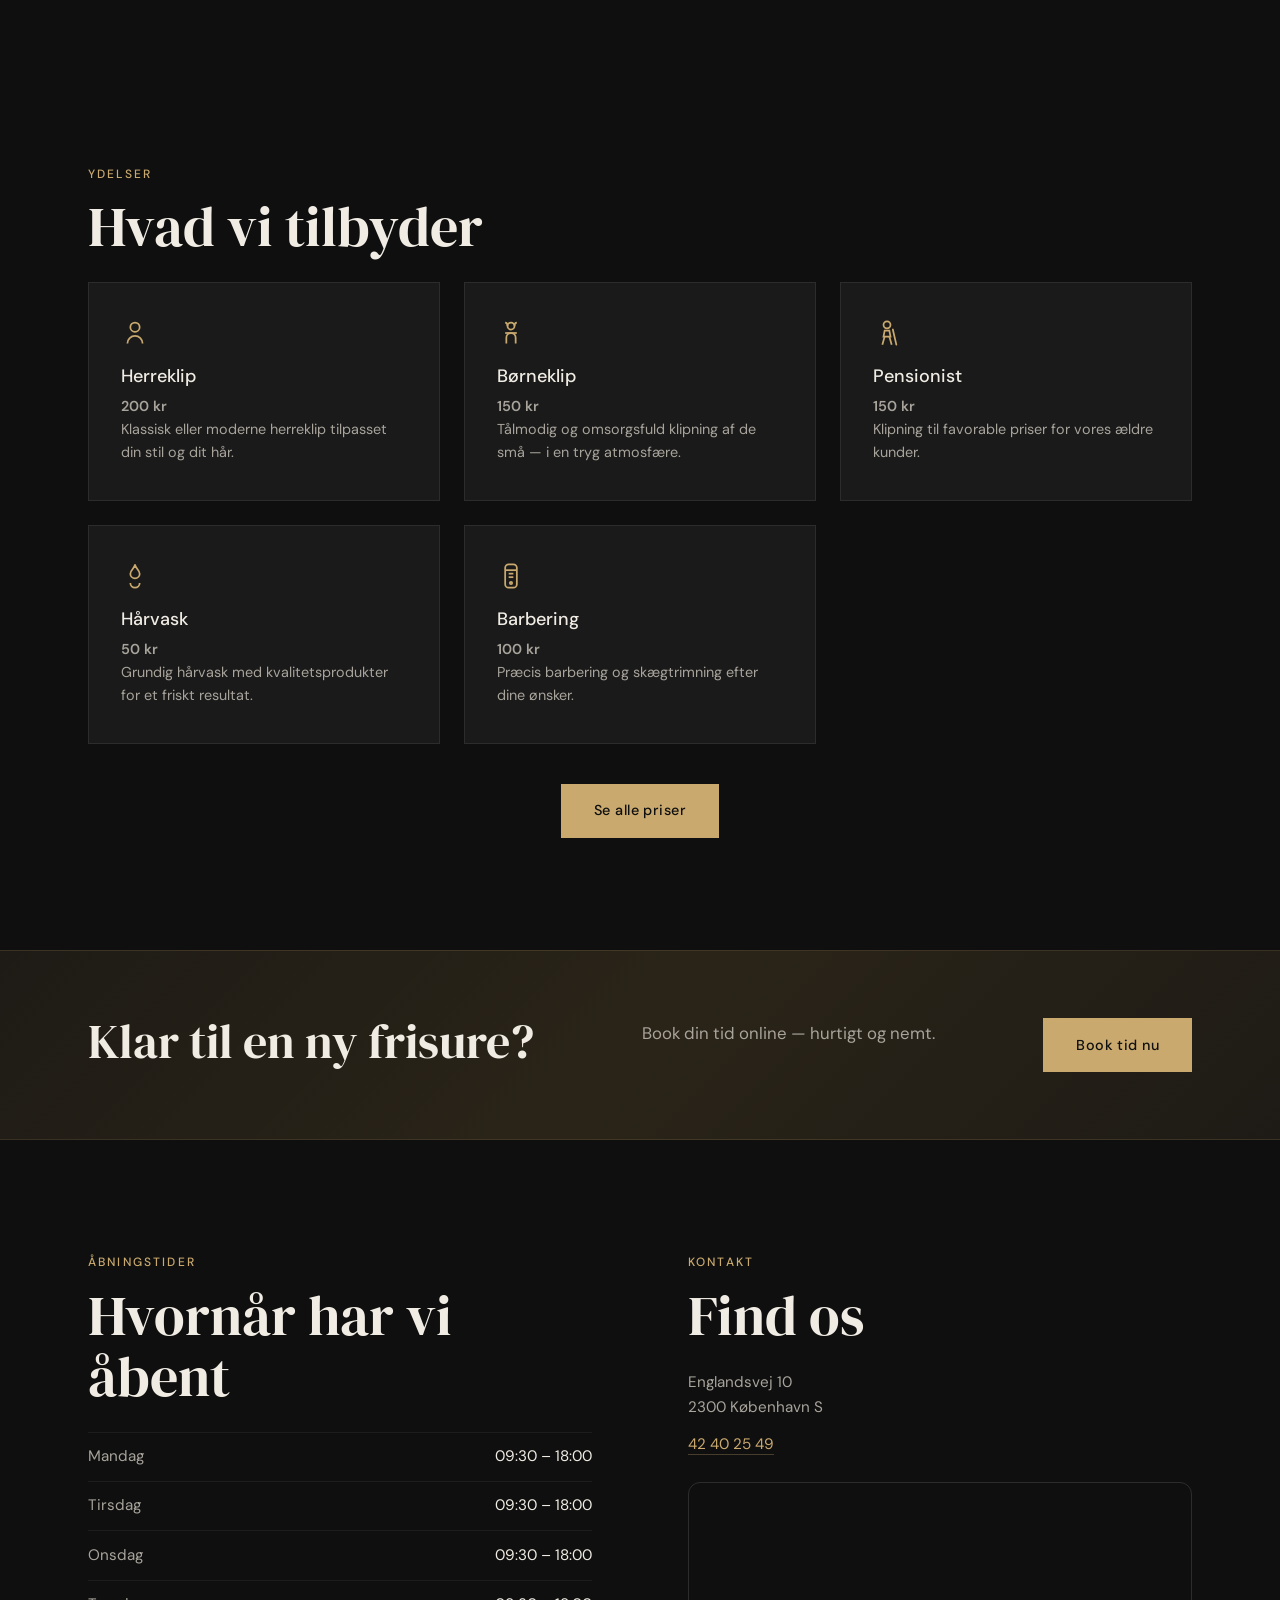
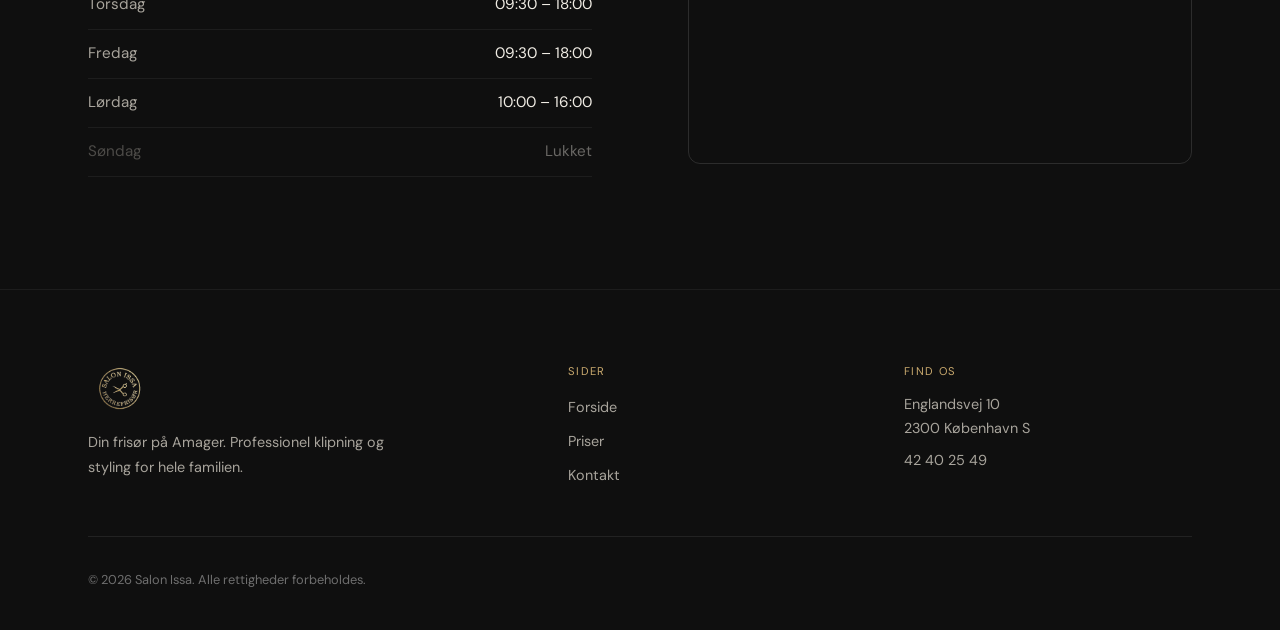
==== commit 962d1a1e: "Ret navn til kun Haissa (fjern efternavn)" ====
--- a/index.html
+++ b/index.html
@@ -91,7 +91,7 @@
     ],
     "founder": {
       "@type": "Person",
-      "name": "Haissa Issa"
+      "name": "Haissa"
     }
   }
   </script>
@@ -158,9 +158,9 @@
   <section class="about reveal" id="om">
     <div class="about__inner container">
       <span class="section__eyebrow">OM OS</span>
-      <h2 class="section__title">Mød Haissa Issa</h2>
+      <h2 class="section__title">Mød Haissa</h2>
       <div class="about__text">
-        <p>Bag Salon Issa står Haissa Issa — en erfaren og passioneret frisør med mange års erfaring i branchen. Med en ægte kærlighed til håndværket og et skarpt øje for detaljer sikrer Haissa, at hver kunde forlader stolen med et smil.</p>
+        <p>Bag Salon Issa står Haissa — en erfaren og passioneret frisør med mange års erfaring i branchen. Med en ægte kærlighed til håndværket og et skarpt øje for detaljer sikrer Haissa, at hver kunde forlader stolen med et smil.</p>
         <p>Salonen ligger centralt på Englandsvej i hjertet af Amager, og vi byder alle velkommen — mænd, kvinder og børn. Hos os får du en afslappet atmosfære, personlig betjening og et resultat du kan være stolt af.</p>
         <p>Vi tror på, at en god frisure starter med en god samtale. Derfor tager vi os altid tid til at forstå dine ønsker, så vi sammen kan finde det helt rigtige look til dig.</p>
       </div>
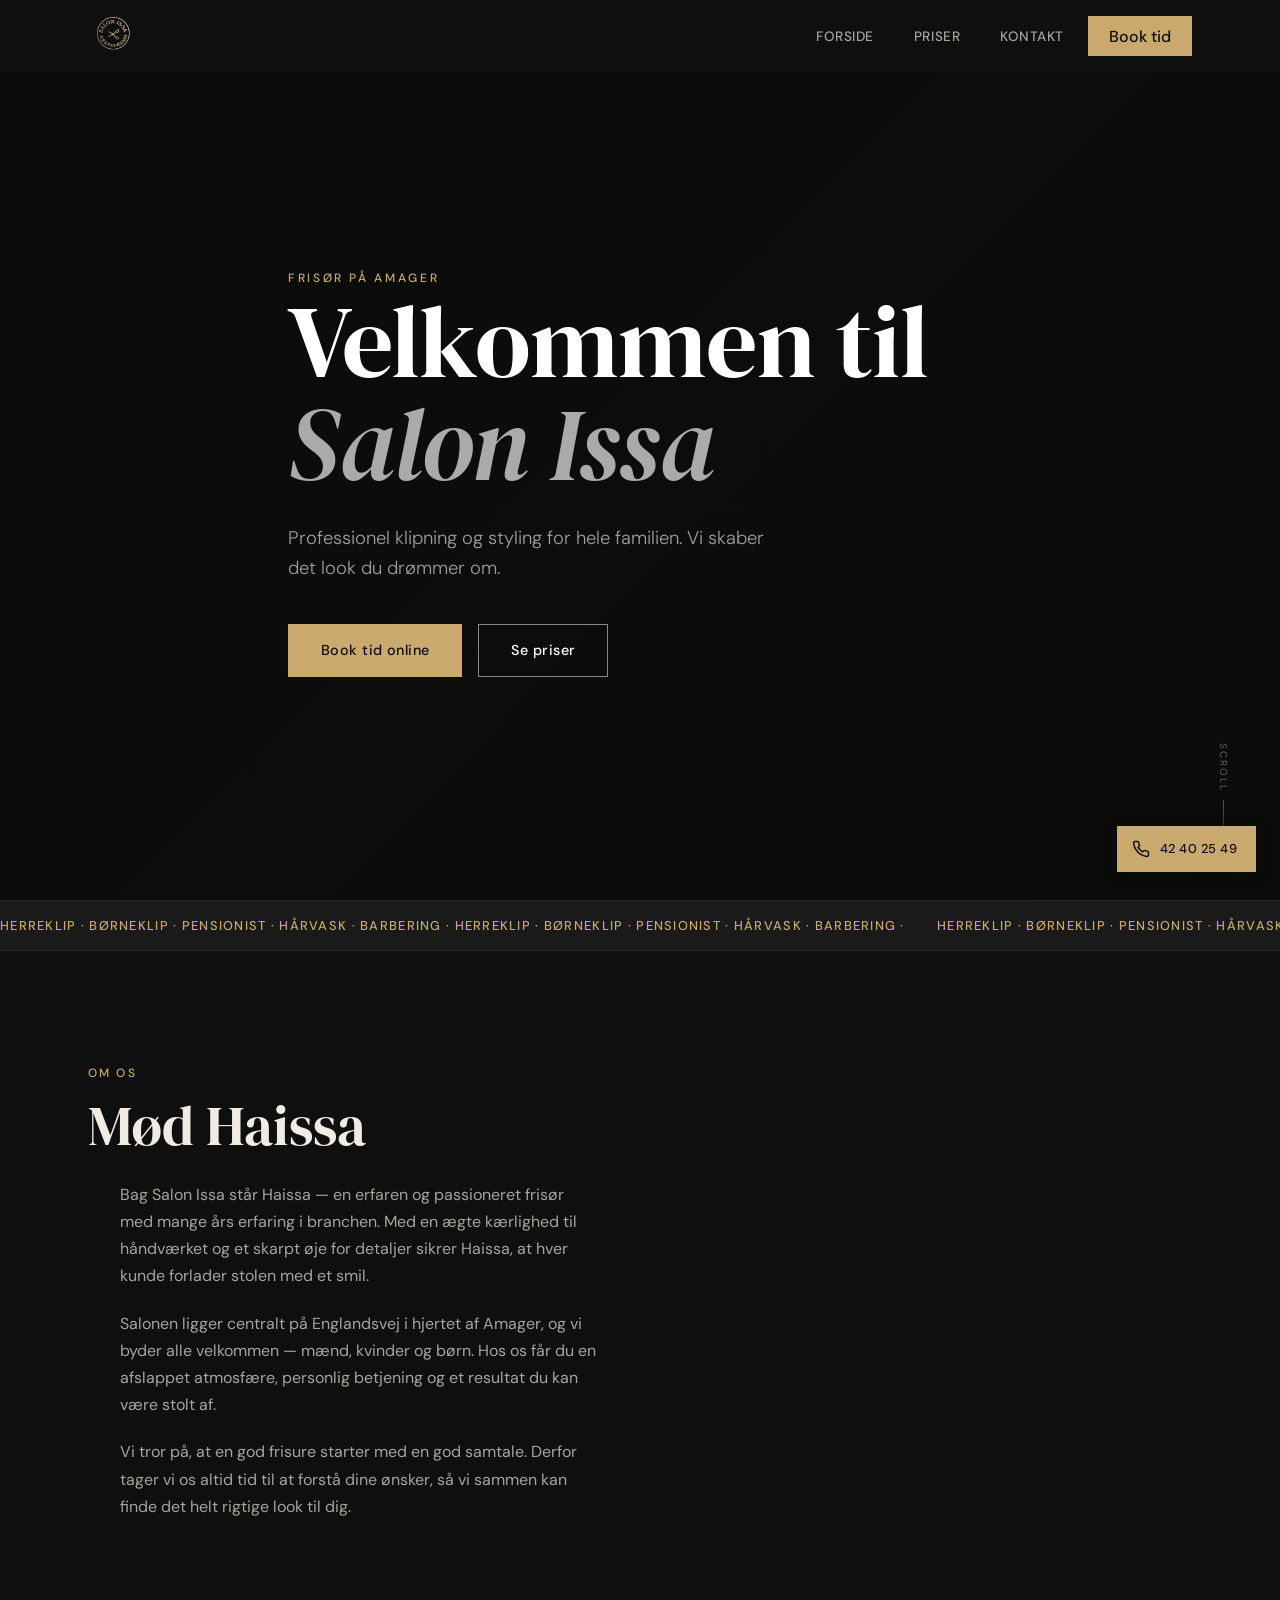
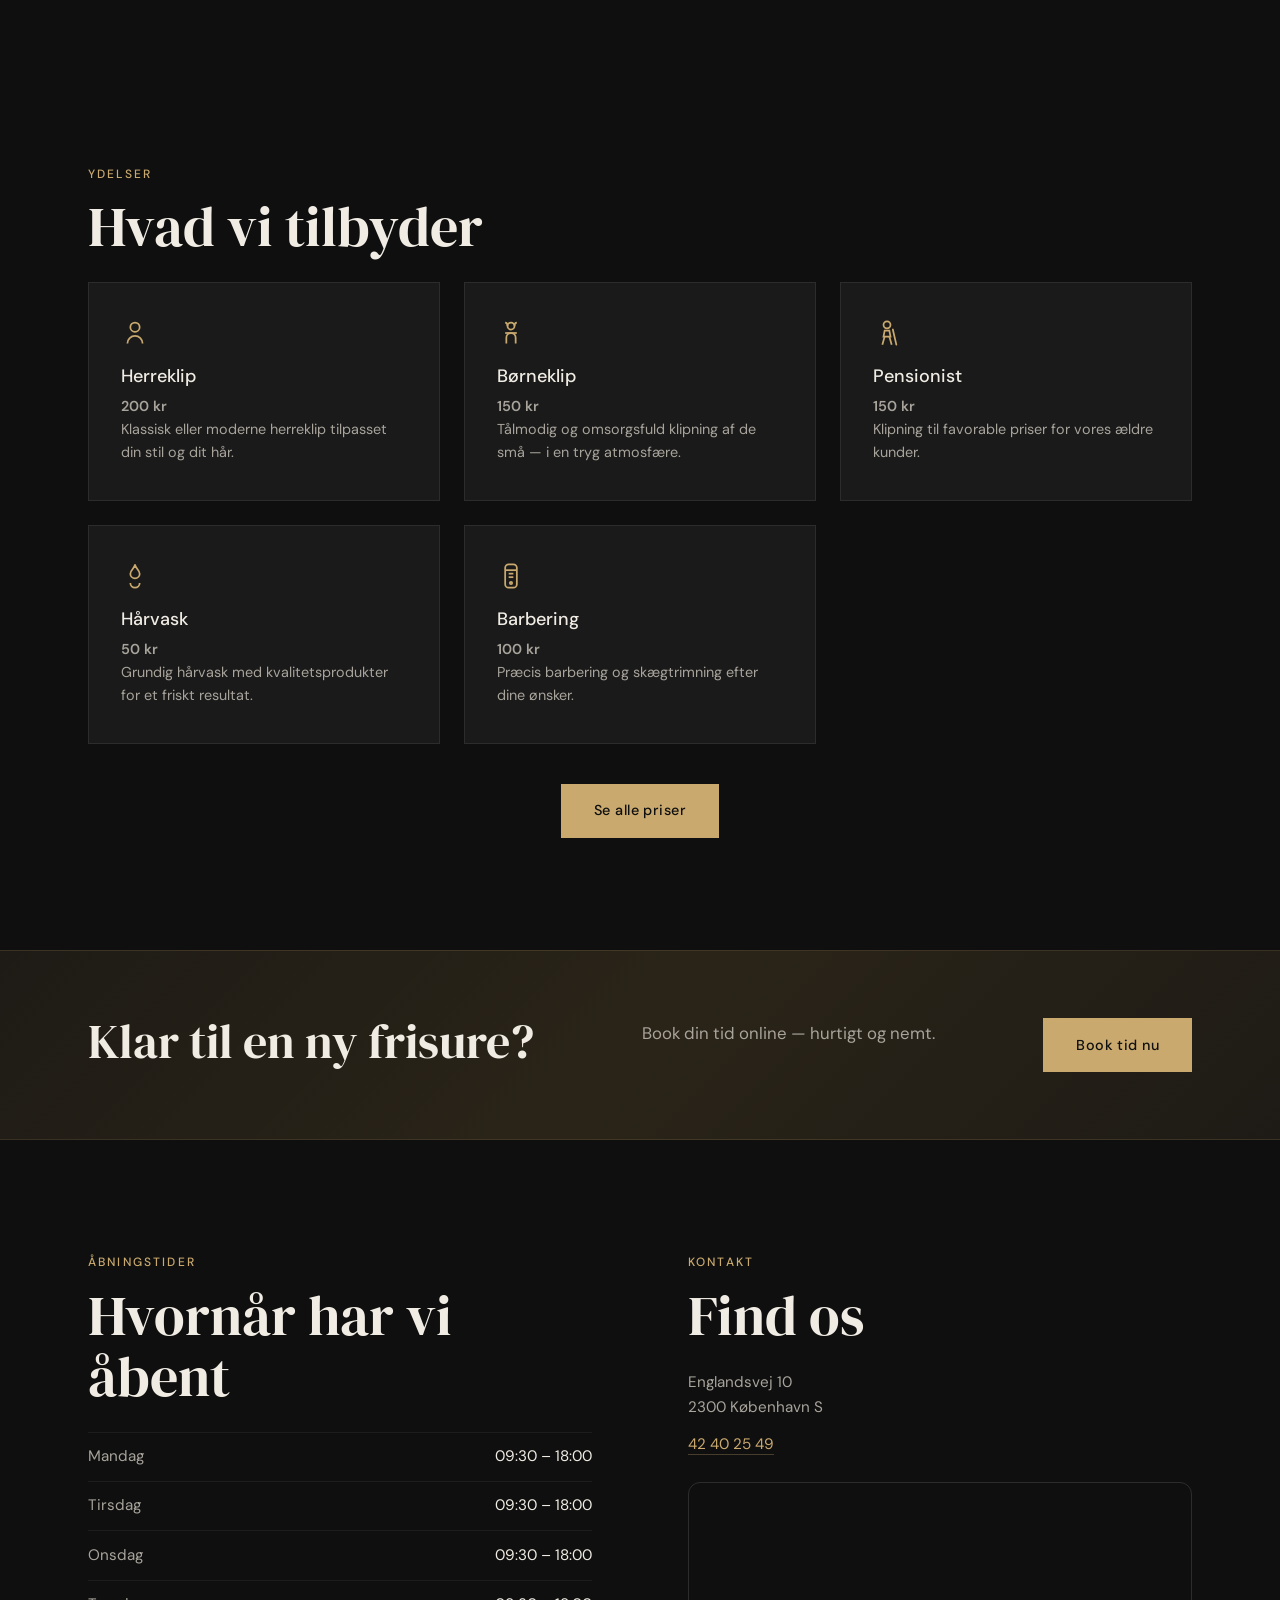
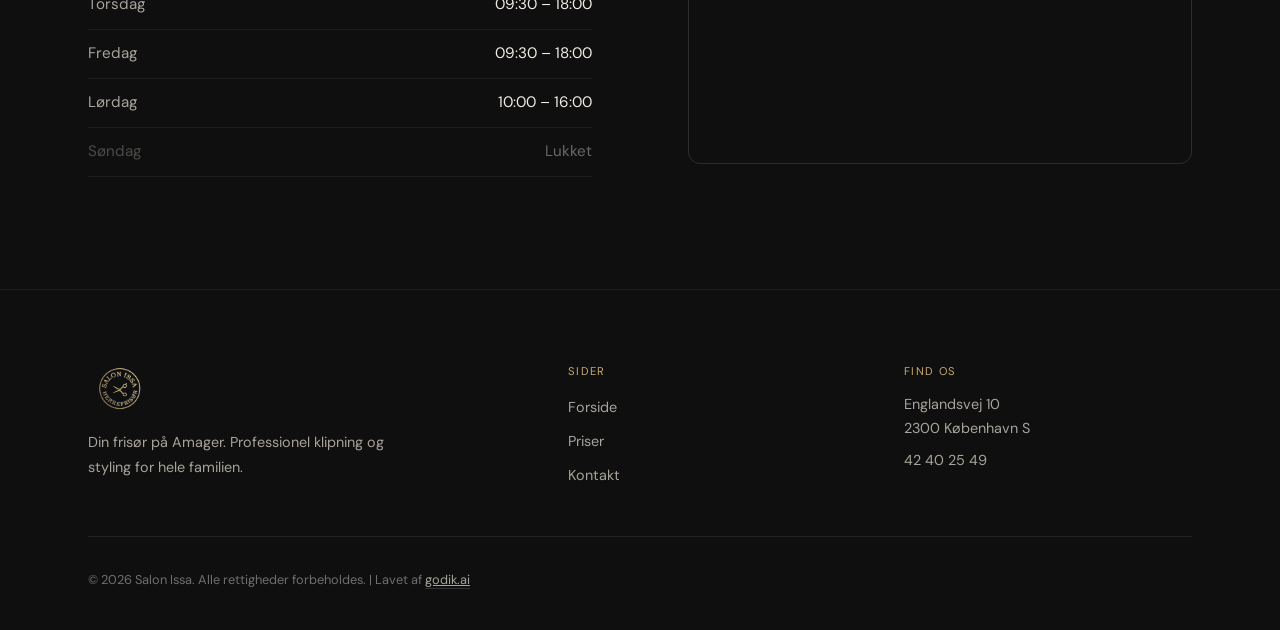
==== commit a32cdbfa: "Tilføj 'Lavet af godik.ai' i footer" ====
--- a/index.html
+++ b/index.html
@@ -278,7 +278,7 @@
         <p style="font-size:0.9rem;color:var(--c-ink-soft);line-height:1.6">Englandsvej 10<br>2300 København S</p>
         <p style="font-size:0.9rem"><a href="tel:+4542402549" style="color:var(--c-ink-soft);transition:color .25s" onmouseover="this.style.color='var(--c-ink)'" onmouseout="this.style.color='var(--c-ink-soft)'">42 40 25 49</a></p>
       </div>
-      <p class="footer__copy">&copy; 2026 Salon Issa. Alle rettigheder forbeholdes.</p>
+      <p class="footer__copy">&copy; 2026 Salon Issa. Alle rettigheder forbeholdes. | Lavet af <a href="https://godik.ai" target="_blank" rel="noopener" style="color:var(--c-ink-soft);text-decoration:underline;">godik.ai</a></p>
     </div>
   </footer>
 
@@ -292,5 +292,6 @@
 
   <!-- ============ JS ============ -->
   <script src="js/main.js?v=2" defer></script>
+<script defer src="/_vercel/insights/script.js"></script>
 </body>
 </html>
--- a/css/style.css
+++ b/css/style.css
@@ -225,11 +225,19 @@
   text-decoration: none;
 }
 .nav__logo-img {
-  height: 36px;
+  height: 44px;
   width: auto;
   object-fit: contain;
   filter: brightness(0) invert(1);
-  transition: filter var(--dur-fast);
+  transition: filter var(--dur-fast), transform 0.3s ease;
+  animation: float 3s ease-in-out infinite;
+}
+.nav__logo-img:hover {
+  transform: scale(1.08);
+}
+@keyframes float {
+  0%, 100% { transform: translateY(0); }
+  50% { transform: translateY(-4px); }
 }
 .nav.scrolled .nav__logo-img { filter: none; }
 
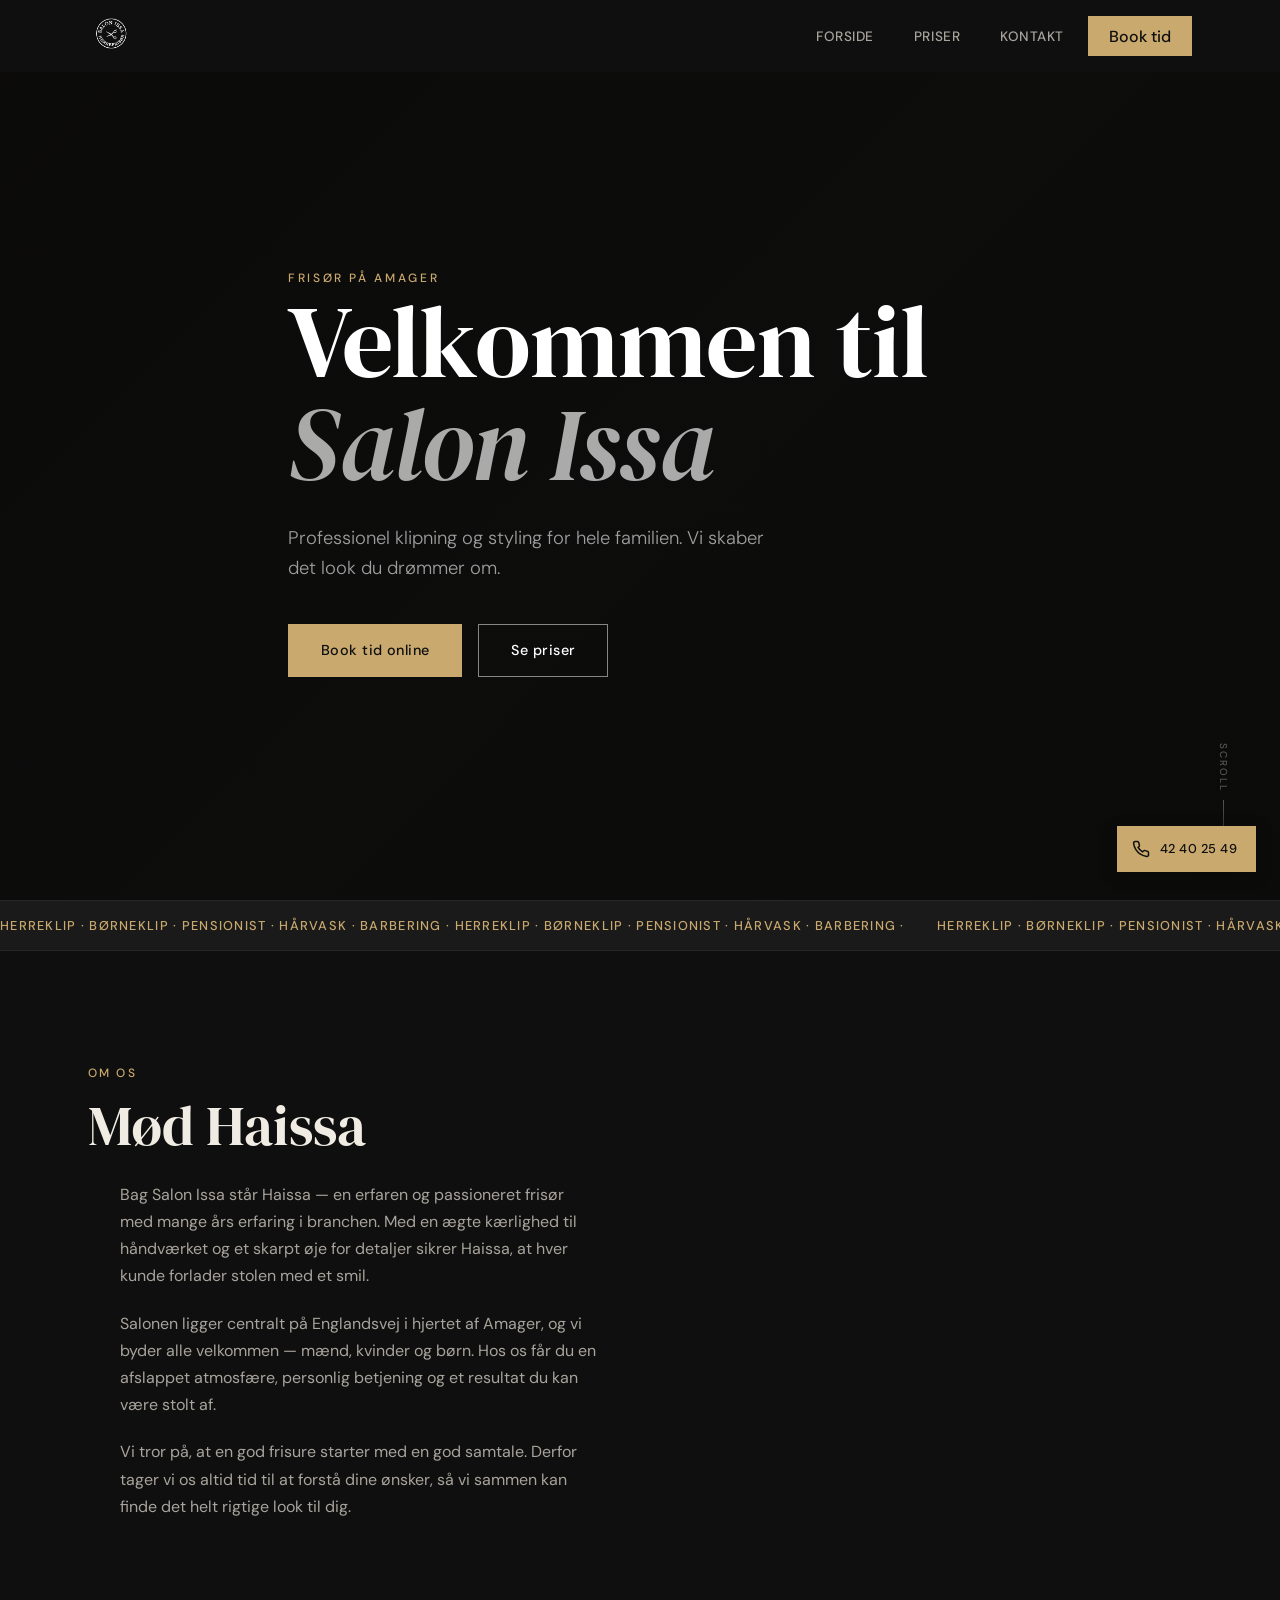
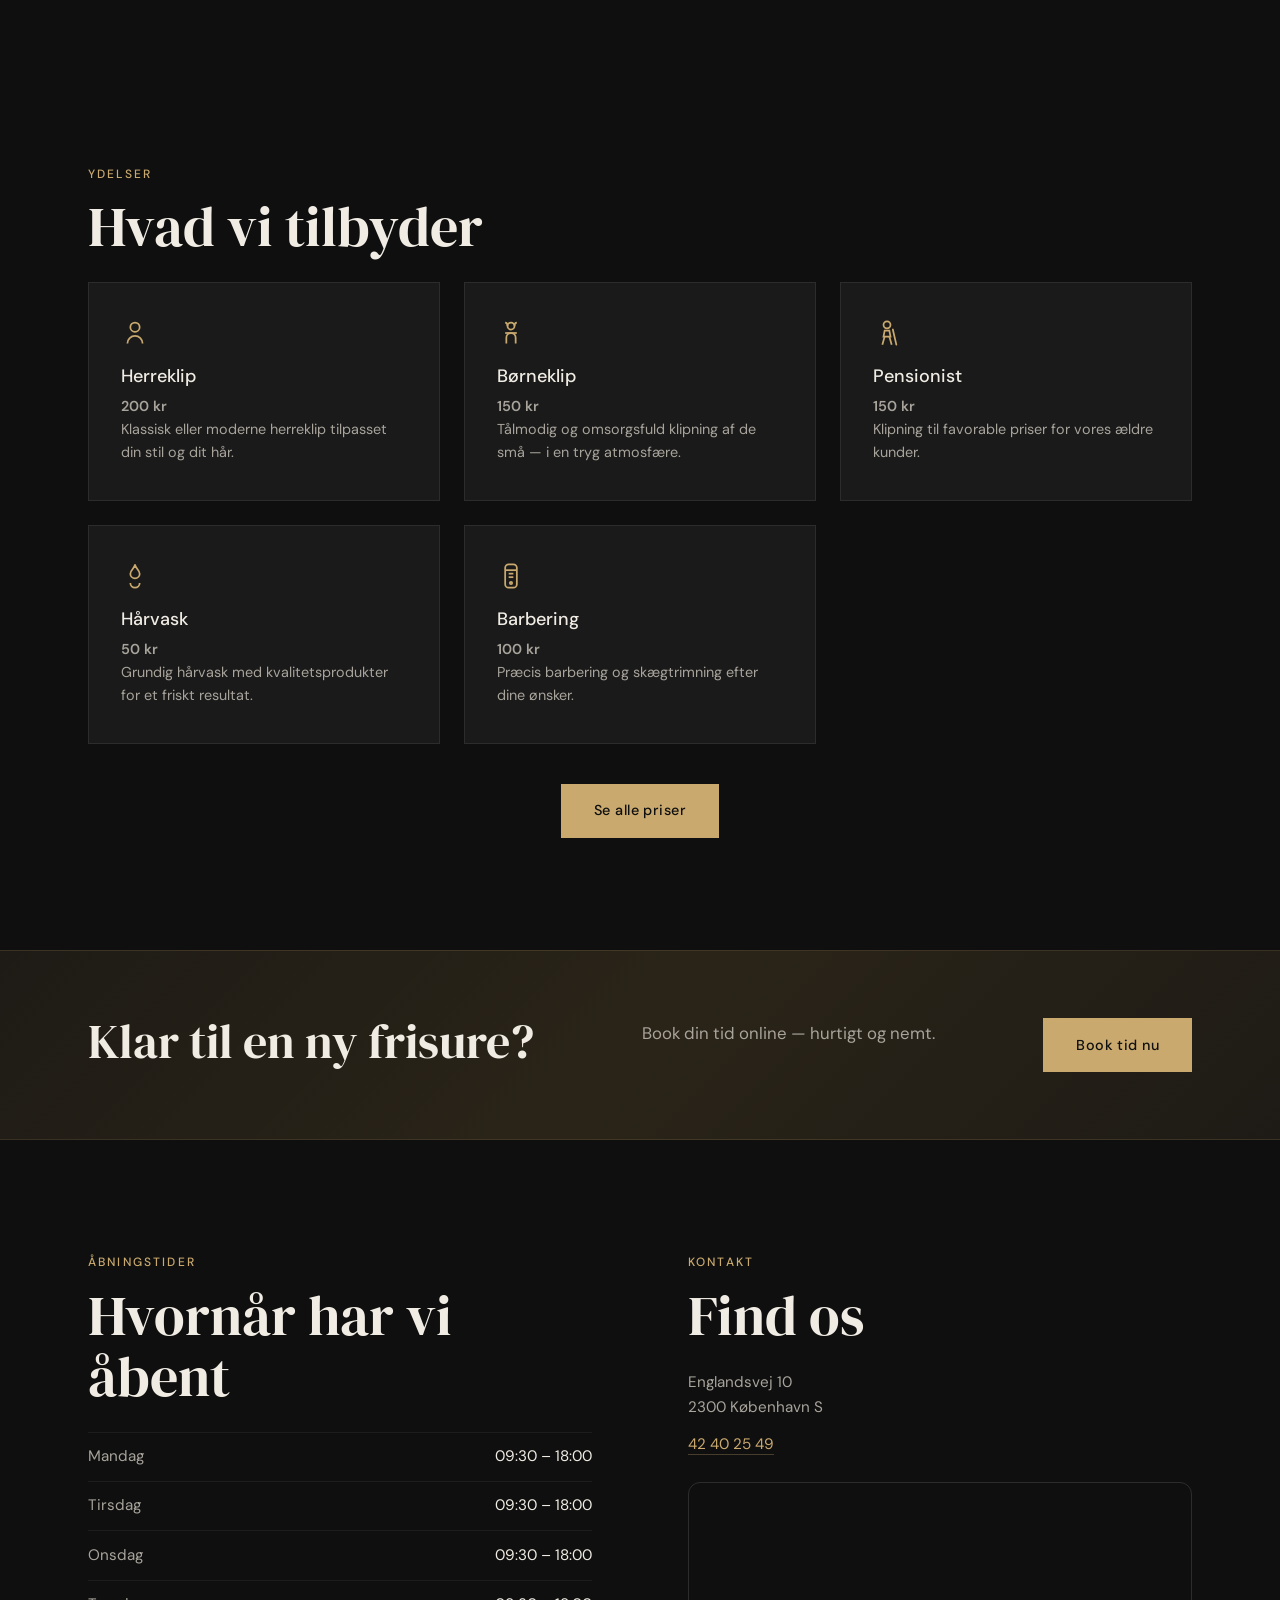
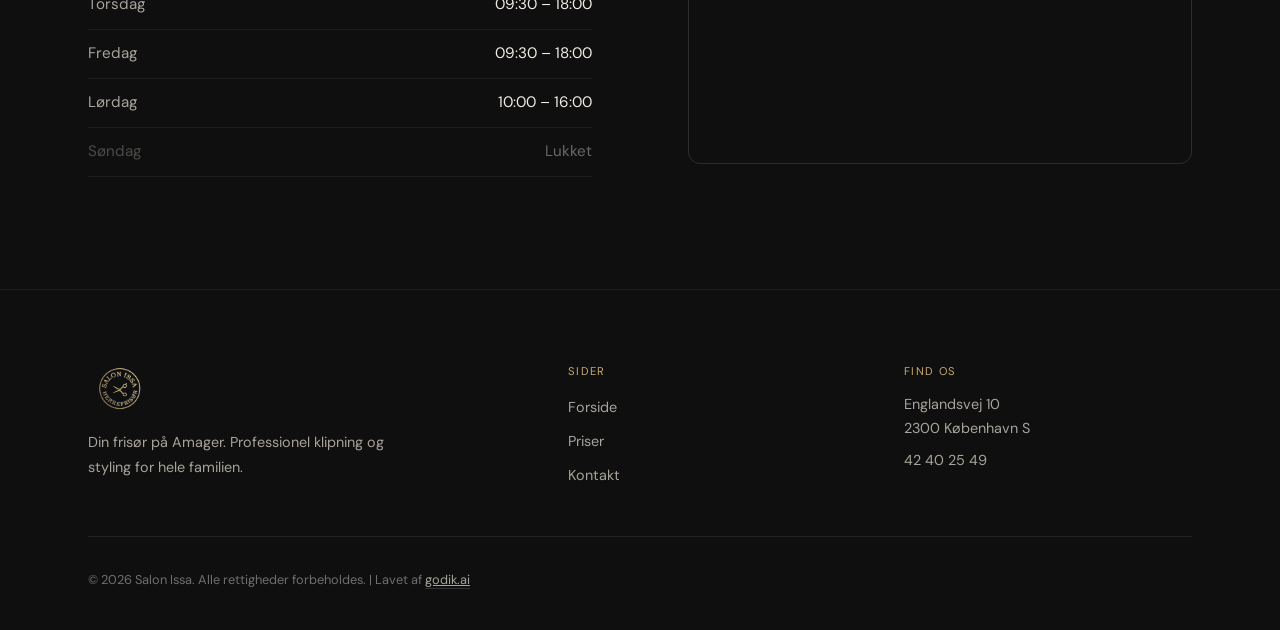
==== commit 4424af16: "Tilføj nav__logo-img klasse til logo (fix float animation)" ====
--- a/index.html
+++ b/index.html
@@ -102,7 +102,7 @@
   <header class="nav" id="nav">
     <div class="nav__inner container">
       <a href="index.html" class="nav__logo">
-        <img src="images/logo.png" alt="Salon Issa" style="height:48px;width:auto;">
+        <img src="images/logo.png" alt="Salon Issa" class="nav__logo-img">
       </a>
       <ul class="nav__links">
         <li><a href="index.html">Forside</a></li>
--- a/css/style.css
+++ b/css/style.css
@@ -229,15 +229,18 @@
   width: auto;
   object-fit: contain;
   filter: brightness(0) invert(1);
-  transition: filter var(--dur-fast), transform 0.3s ease;
-  animation: float 3s ease-in-out infinite;
+  transition: filter var(--dur-fast);
+  animation: logoFloat 3s ease-in-out infinite;
 }
 .nav__logo-img:hover {
-  transform: scale(1.08);
-}
-@keyframes float {
+  animation: logoFloat 3s ease-in-out infinite, logoPulse 0.3s ease forwards;
+}
+@keyframes logoFloat {
   0%, 100% { transform: translateY(0); }
-  50% { transform: translateY(-4px); }
+  50%       { transform: translateY(-6px); }
+}
+@keyframes logoPulse {
+  to { transform: scale(1.1); }
 }
 .nav.scrolled .nav__logo-img { filter: none; }
 
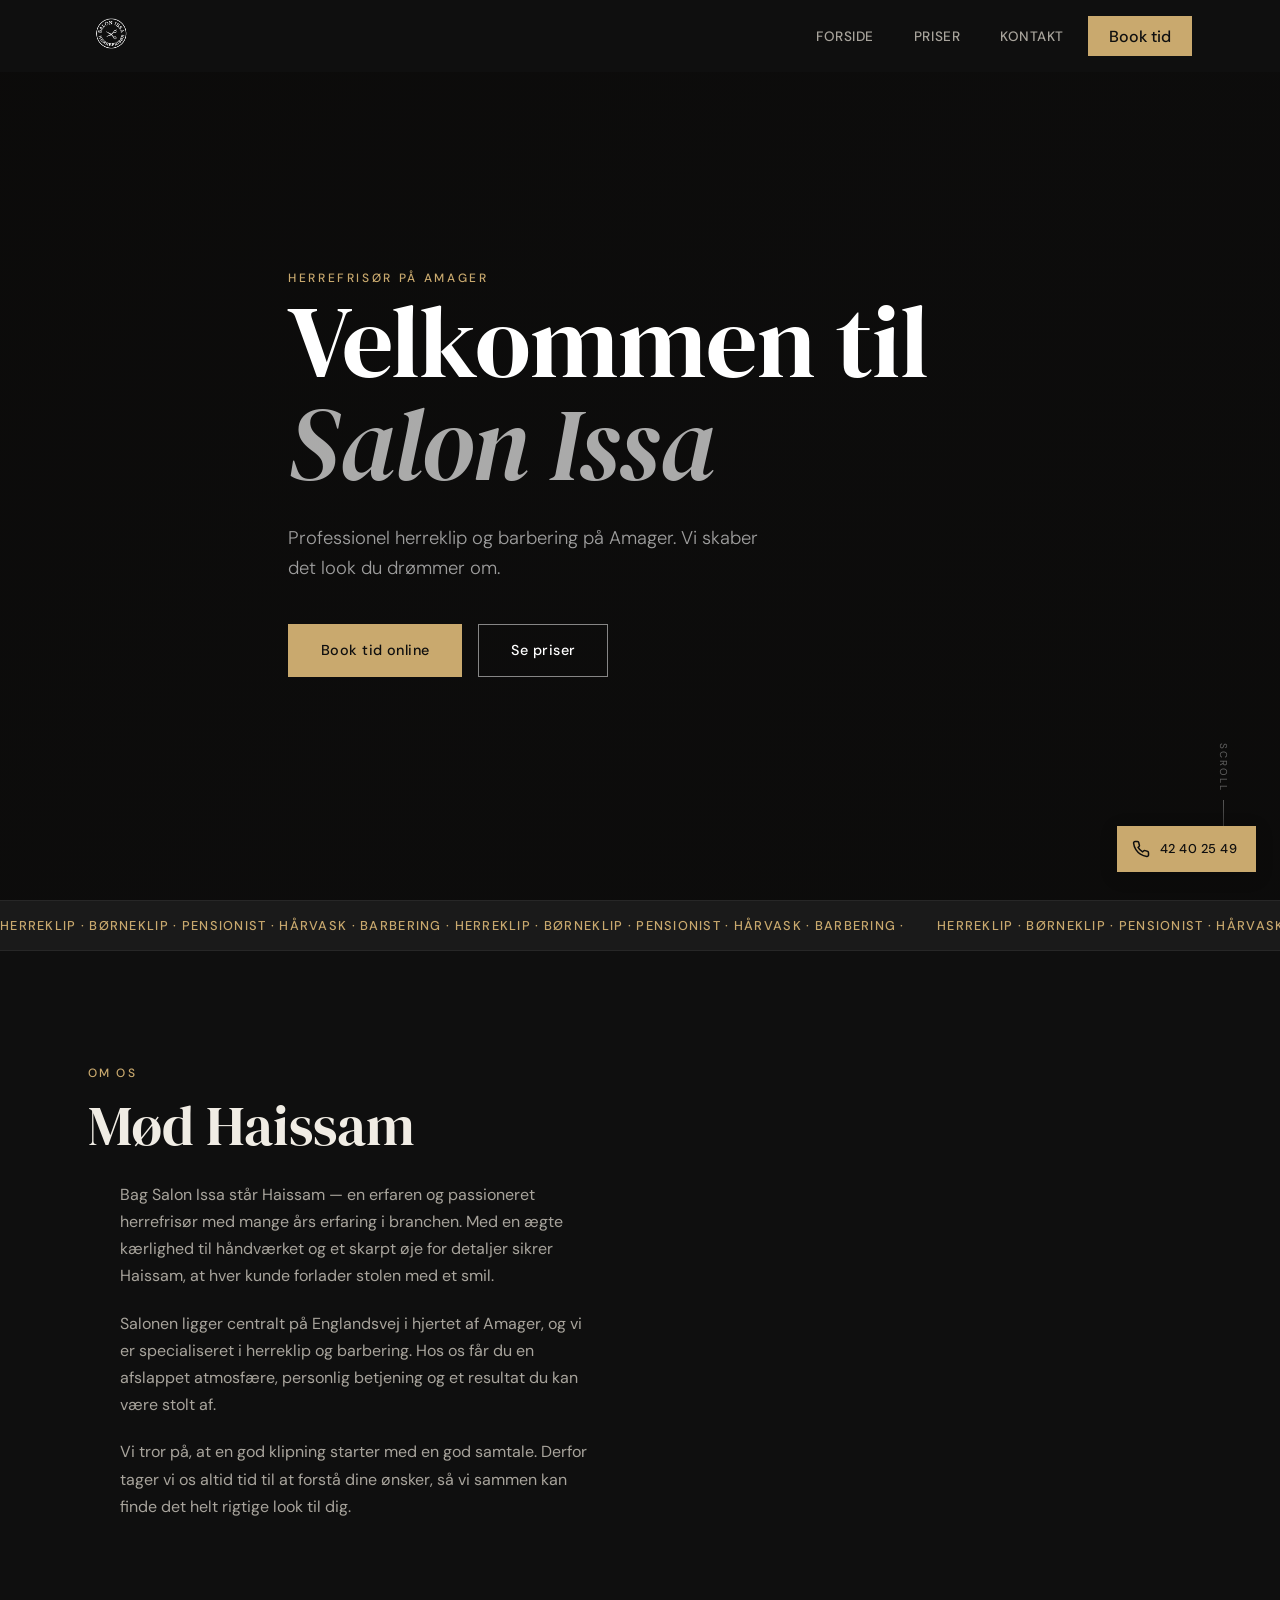
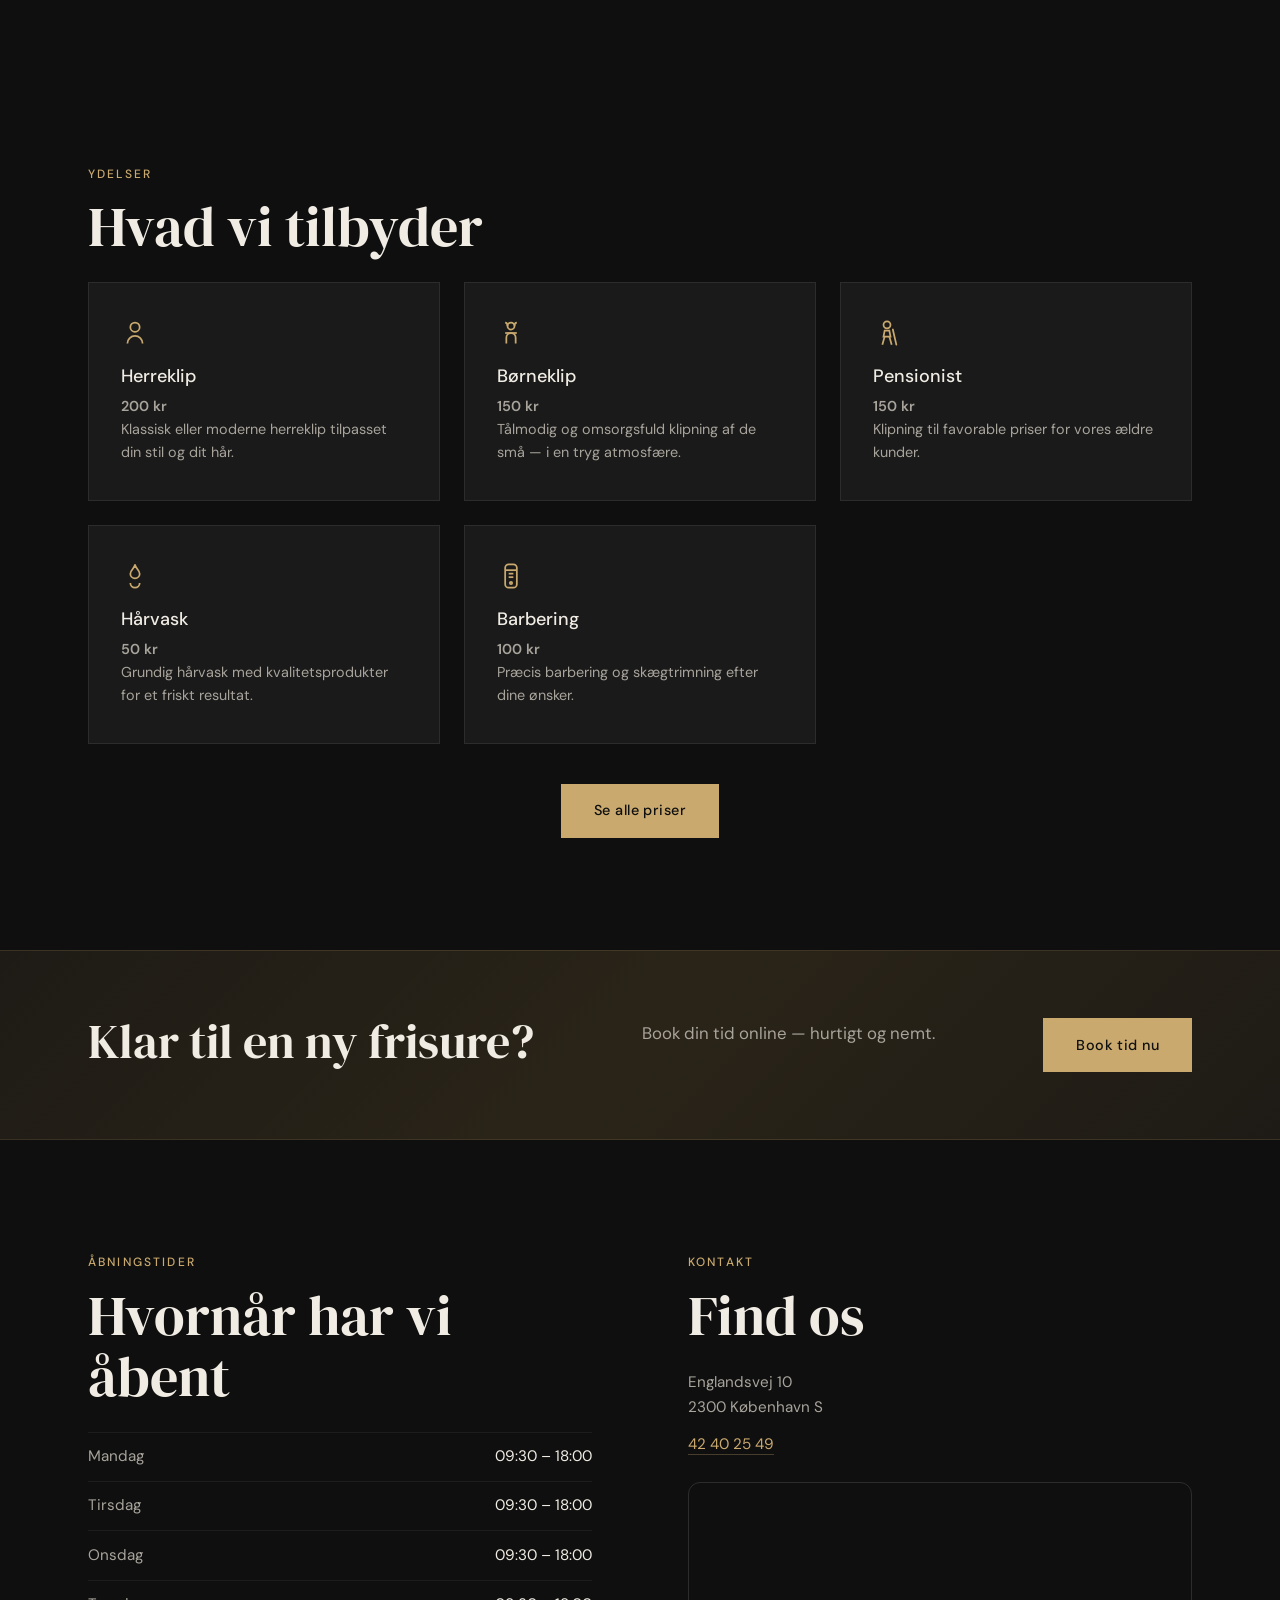
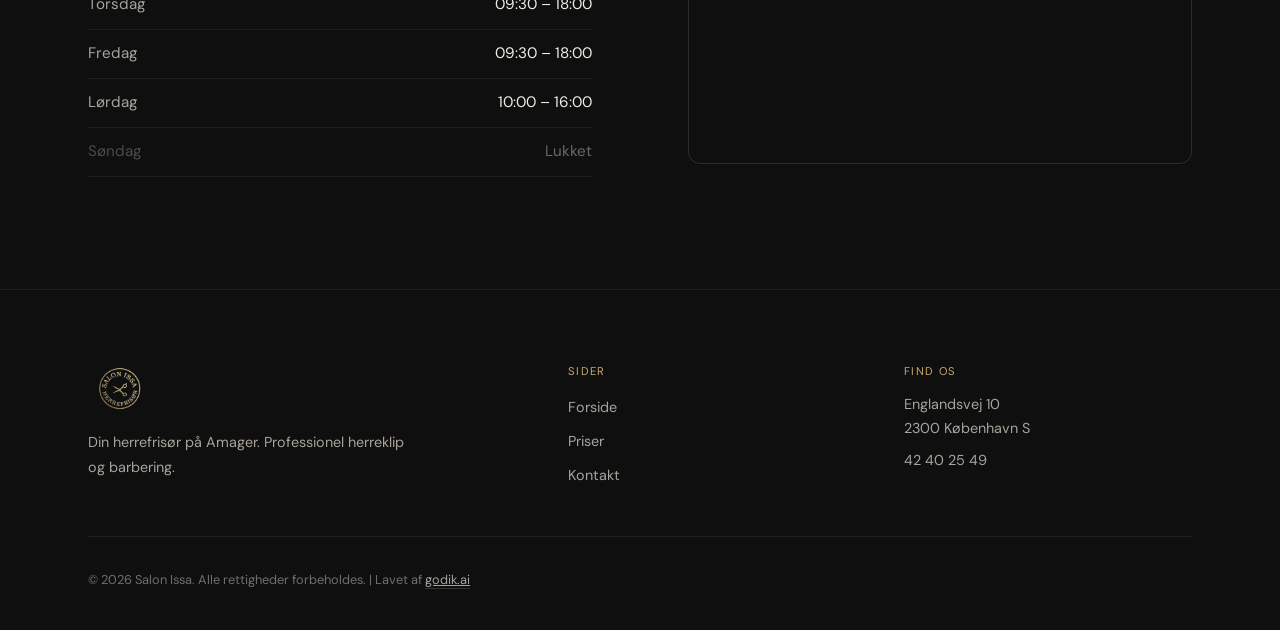
==== commit 58c6e6d6: "Ret navn til Haissam, skift til herrefrisør-fokus, fjern 'hele familien'" ====
--- a/index.html
+++ b/index.html
@@ -3,14 +3,14 @@
 <head>
   <meta charset="UTF-8">
   <meta name="viewport" content="width=device-width, initial-scale=1.0">
-  <title>Salon Issa — Din frisør på Amager</title>
-  <meta name="description" content="Salon Issa er din frisør på Amager. Professionel klipning og styling for hele familien. Besøg os på Englandsvej 10, 2300 København S.">
+  <title>Salon Issa — Herrefrisør på Amager</title>
+  <meta name="description" content="Salon Issa er din herrefrisør på Amager. Professionel herreklip, barbering og styling. Besøg os på Englandsvej 10, 2300 København S.">
   <meta name="robots" content="index, follow">
   <link rel="canonical" href="https://www.salonissa.dk/">
 
   <!-- Open Graph -->
-  <meta property="og:title" content="Salon Issa — Din frisør på Amager">
-  <meta property="og:description" content="Professionel klipning og styling for hele familien. Besøg os på Englandsvej 10, 2300 København S.">
+  <meta property="og:title" content="Salon Issa — Herrefrisør på Amager">
+  <meta property="og:description" content="Professionel herreklip og barbering på Amager. Besøg os på Englandsvej 10, 2300 København S.">
   <meta property="og:type" content="website">
   <meta property="og:url" content="https://www.salonissa.dk/">
   <meta property="og:locale" content="da_DK">
@@ -31,7 +31,7 @@
     "@context": "https://schema.org",
     "@type": "HairSalon",
     "name": "Salon Issa",
-    "description": "Professionel klipning og styling for hele familien. Din frisør på Amager.",
+    "description": "Professionel herreklip og barbering på Amager. Din herrefrisør på Englandsvej.",
     "url": "https://www.salonissa.dk/",
     "telephone": "+4542402549",
     "priceRange": "$$",
@@ -91,7 +91,7 @@
     ],
     "founder": {
       "@type": "Person",
-      "name": "Haissa"
+      "name": "Haissam"
     }
   }
   </script>
@@ -132,9 +132,9 @@
     </div>
     <div class="hero__overlay"></div>
     <div class="hero__content container">
-      <span class="hero__eyebrow">FRISØR PÅ AMAGER</span>
+      <span class="hero__eyebrow">HERREFRISØR PÅ AMAGER</span>
       <h1 class="hero__headline">Velkommen til<br><em>Salon Issa</em></h1>
-      <p class="hero__sub">Professionel klipning og styling for hele familien. Vi skaber det look du drømmer om.</p>
+      <p class="hero__sub">Professionel herreklip og barbering på Amager. Vi skaber det look du drømmer om.</p>
       <div class="hero__actions">
         <a href="https://api.leadconnectorhq.com/widget/booking/WOASwSYP6bgsuw20f8Hr" target="_blank" class="btn btn--primary">Book tid online</a>
         <a href="priser.html" class="btn btn--ghost">Se priser</a>
@@ -158,11 +158,11 @@
   <section class="about reveal" id="om">
     <div class="about__inner container">
       <span class="section__eyebrow">OM OS</span>
-      <h2 class="section__title">Mød Haissa</h2>
+      <h2 class="section__title">Mød Haissam</h2>
       <div class="about__text">
-        <p>Bag Salon Issa står Haissa — en erfaren og passioneret frisør med mange års erfaring i branchen. Med en ægte kærlighed til håndværket og et skarpt øje for detaljer sikrer Haissa, at hver kunde forlader stolen med et smil.</p>
-        <p>Salonen ligger centralt på Englandsvej i hjertet af Amager, og vi byder alle velkommen — mænd, kvinder og børn. Hos os får du en afslappet atmosfære, personlig betjening og et resultat du kan være stolt af.</p>
-        <p>Vi tror på, at en god frisure starter med en god samtale. Derfor tager vi os altid tid til at forstå dine ønsker, så vi sammen kan finde det helt rigtige look til dig.</p>
+        <p>Bag Salon Issa står Haissam — en erfaren og passioneret herrefrisør med mange års erfaring i branchen. Med en ægte kærlighed til håndværket og et skarpt øje for detaljer sikrer Haissam, at hver kunde forlader stolen med et smil.</p>
+        <p>Salonen ligger centralt på Englandsvej i hjertet af Amager, og vi er specialiseret i herreklip og barbering. Hos os får du en afslappet atmosfære, personlig betjening og et resultat du kan være stolt af.</p>
+        <p>Vi tror på, at en god klipning starter med en god samtale. Derfor tager vi os altid tid til at forstå dine ønsker, så vi sammen kan finde det helt rigtige look til dig.</p>
       </div>
     </div>
   </section>
@@ -266,7 +266,7 @@
     <div class="footer__inner container">
       <div class="footer__brand">
         <img src="images/logo.png" alt="Salon Issa" style="height:60px;width:auto;margin-bottom:0.5rem;">
-        <p>Din frisør på Amager. Professionel klipning og styling for hele familien.</p>
+        <p>Din herrefrisør på Amager. Professionel herreklip og barbering.</p>
       </div>
       <div class="footer__links">
         <a href="index.html">Forside</a>
